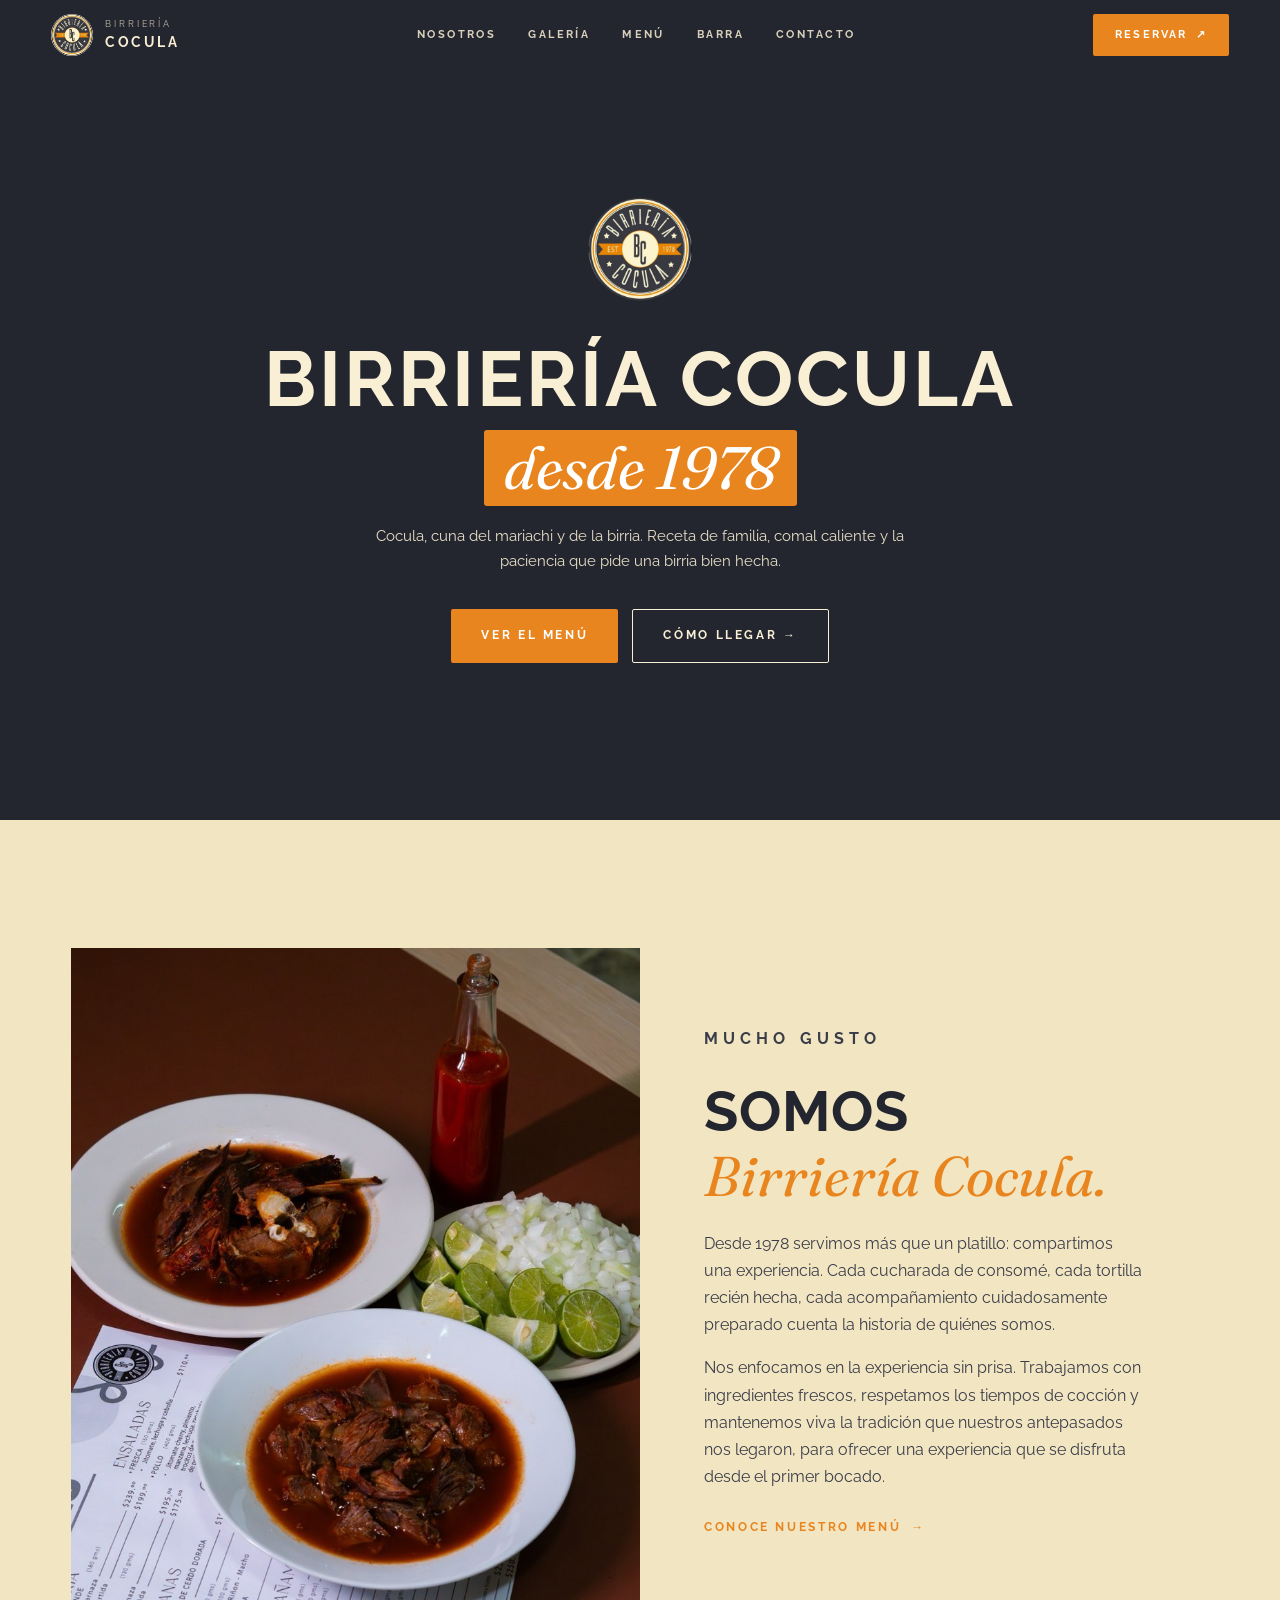
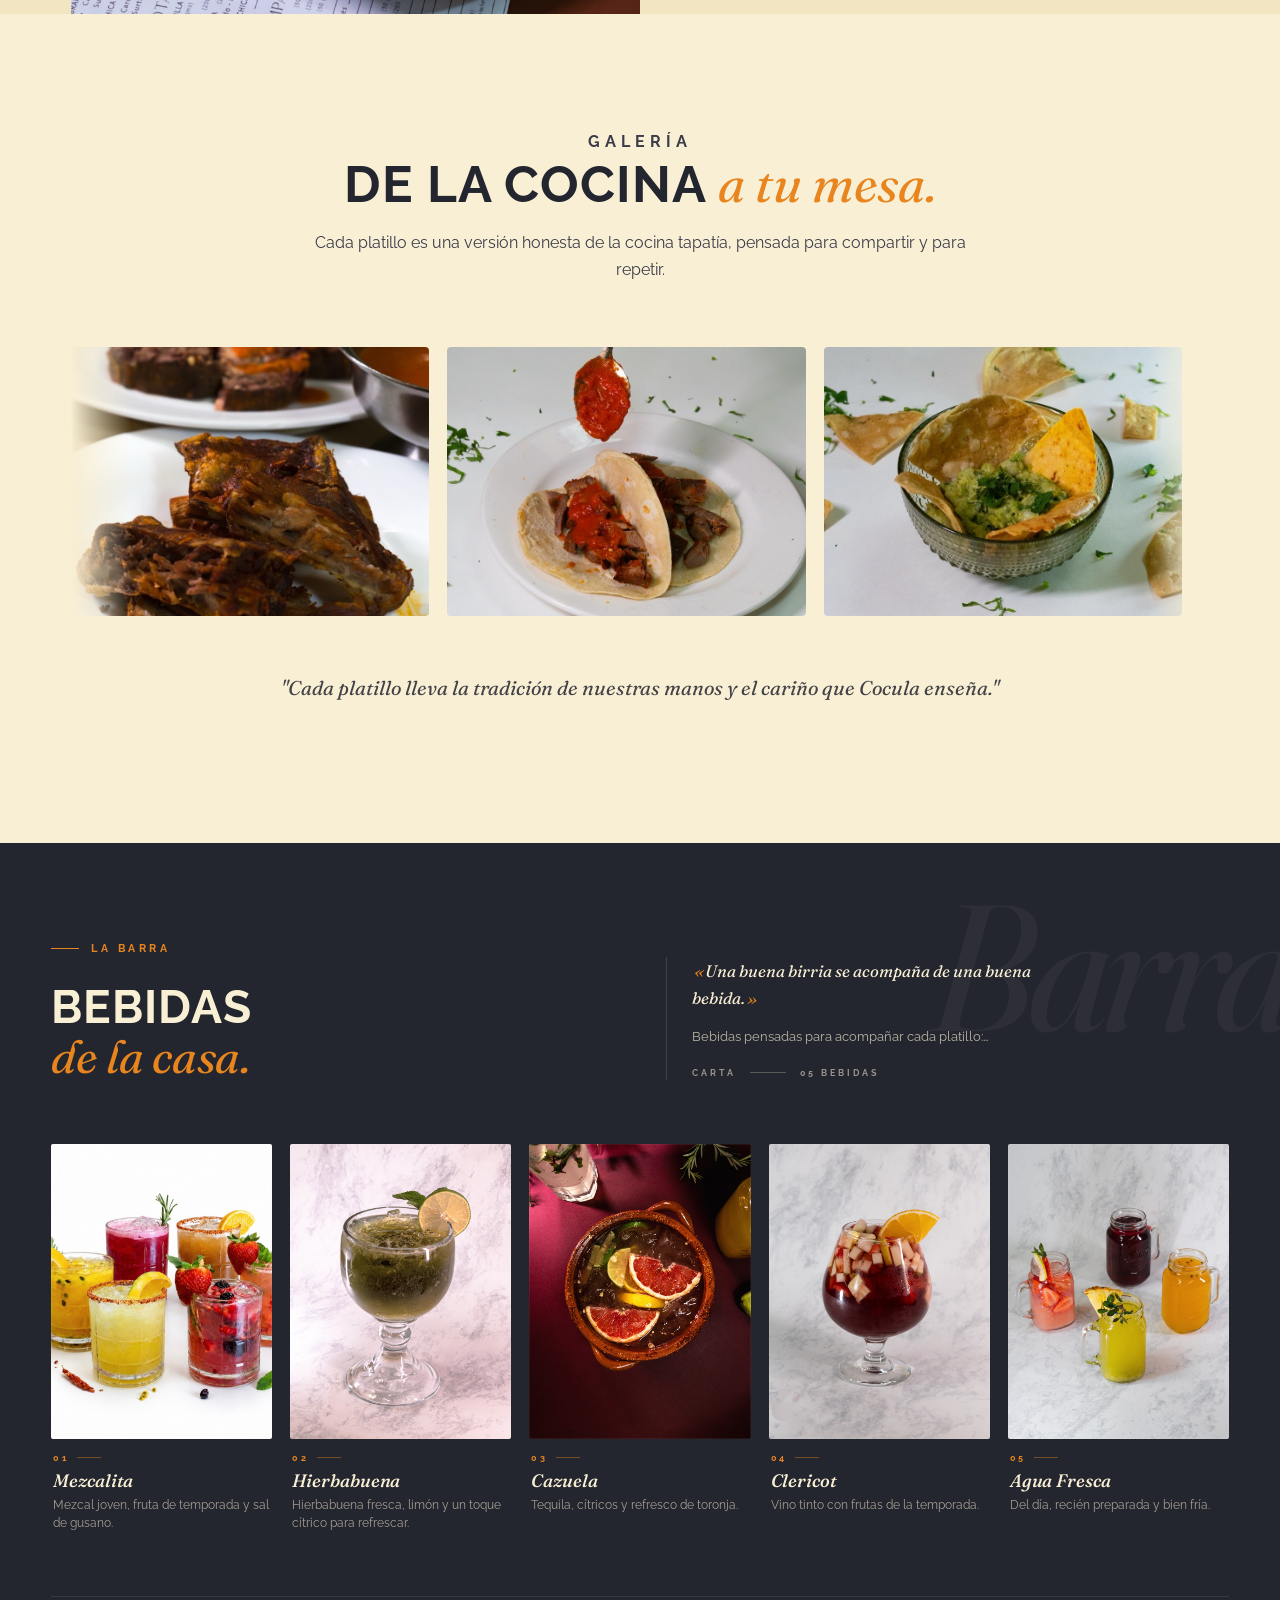
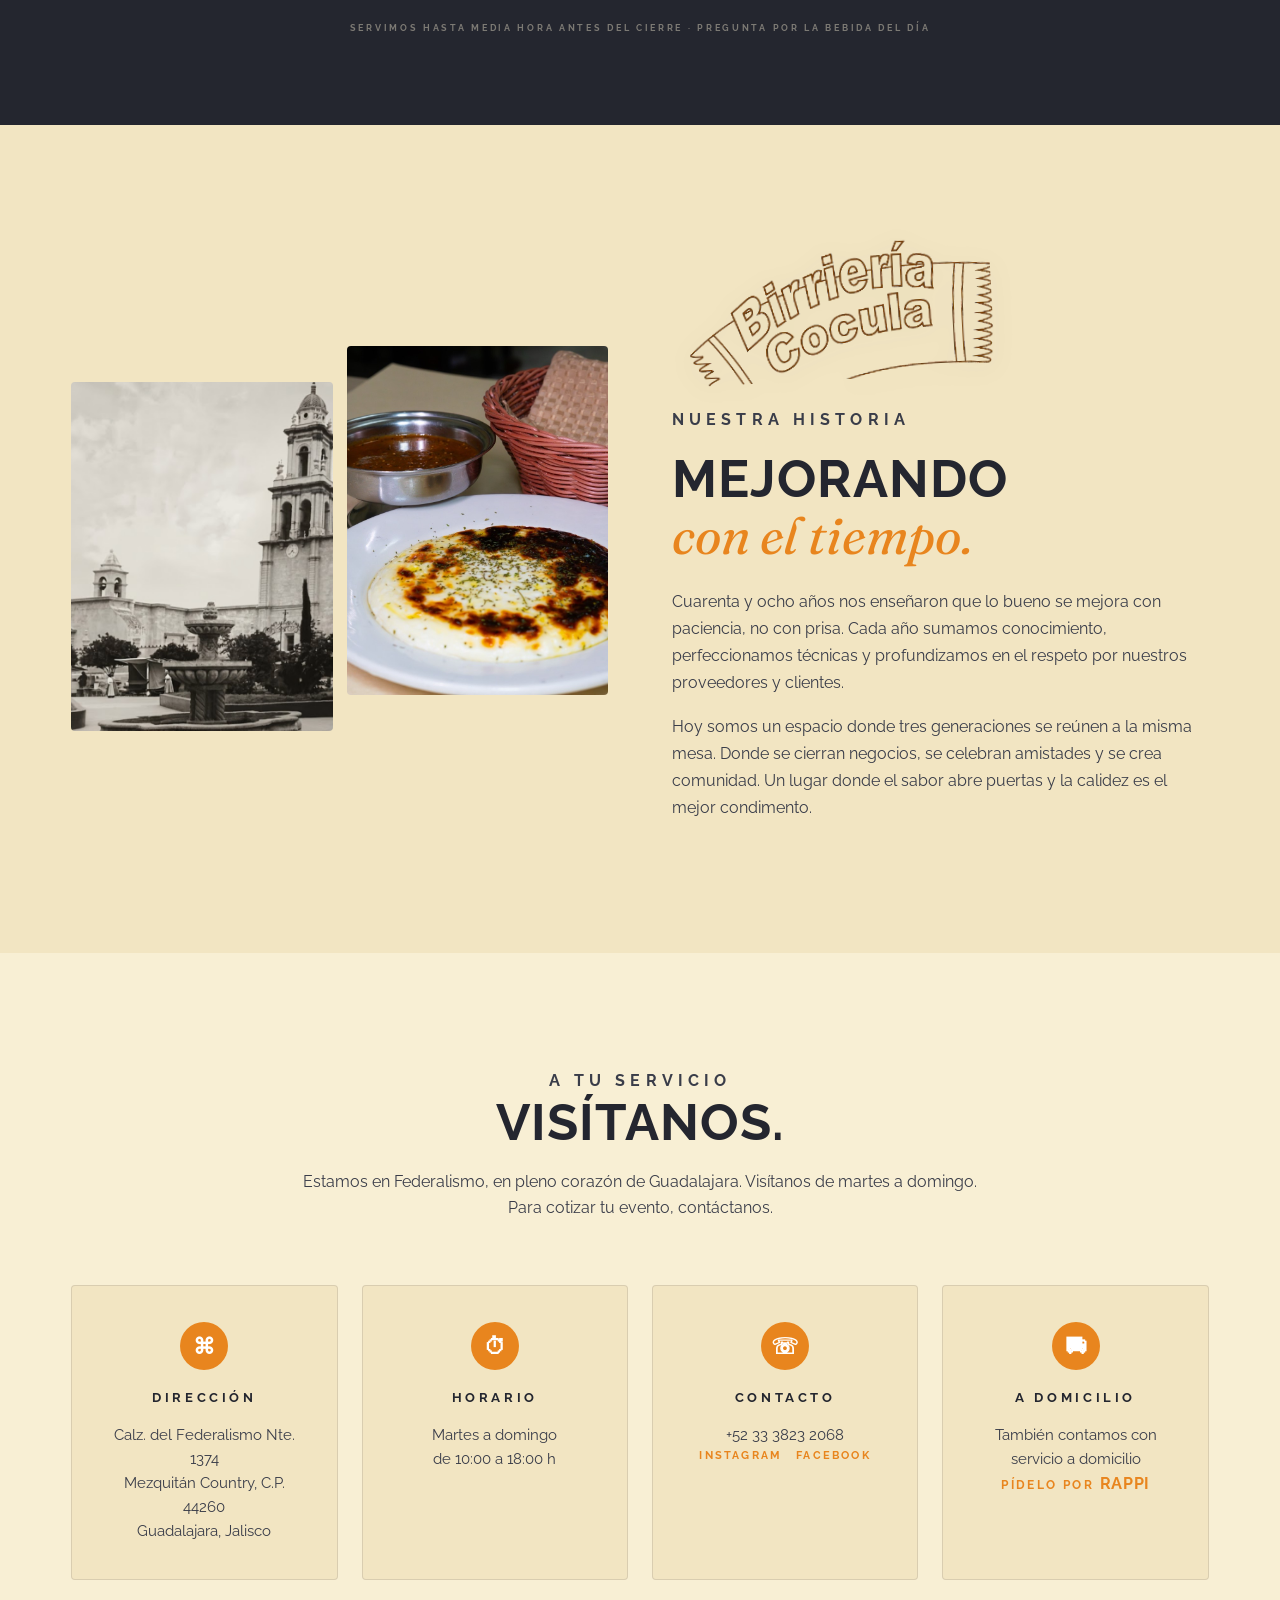
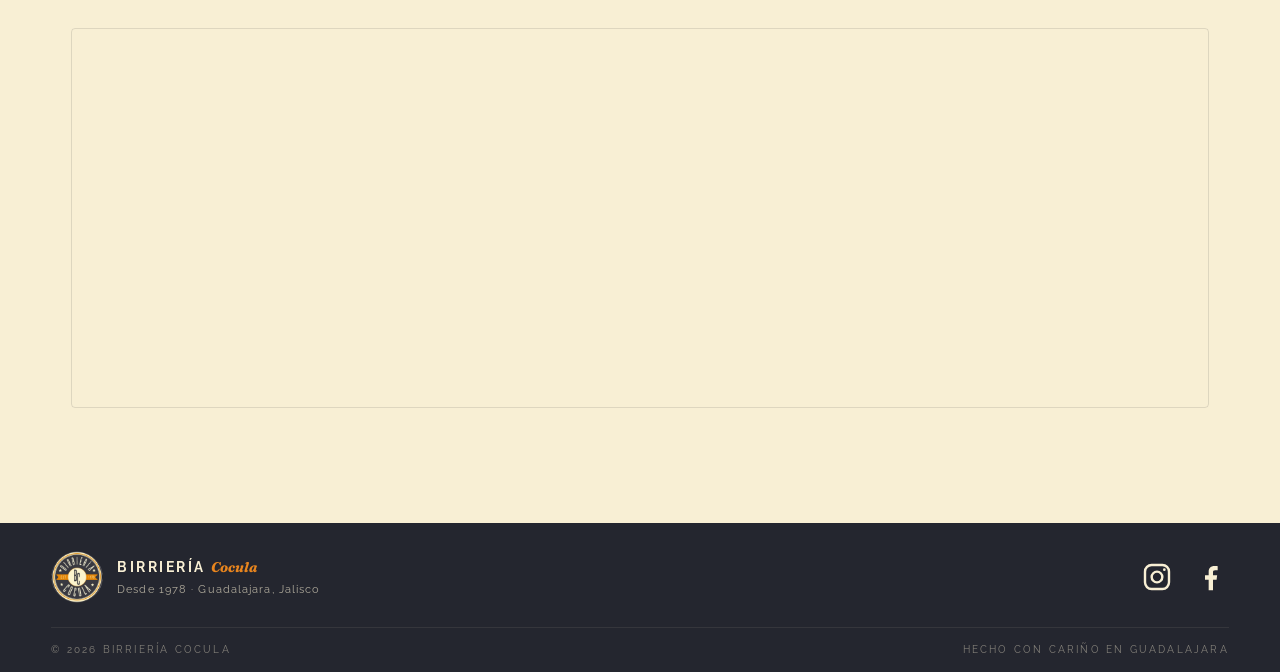
==== index.html @ 957713fe "Foto quesadillas-nuevo en galería y mejorar zarape (sin MR, tamaño aumentado) Co-Authored-By: Claude" ====
<!doctype html>
<html lang="es">
<head>
<meta charset="utf-8" />
<meta name="viewport" content="width=device-width, initial-scale=1" />
<title>Birriería Cocula · Desde 1978 · Guadalajara, Jalisco</title>
<meta name="description" content="Birria tradicional de Cocula, Jalisco. Receta familiar desde 1978. Tacos, panela frita y mezcalitas en Guadalajara." />
<meta property="og:title" content="Birriería Cocula · Desde 1978" />
<meta property="og:description" content="De Cocula, cuna del mariachi y de la birria, a tu mesa en Guadalajara." />
<meta property="og:image" content="assets/images/brand/logo.png" />
<meta name="theme-color" content="#24262F" />
<link rel="icon" type="image/png" href="assets/images/brand/logo.png" />

<link rel="preconnect" href="https://fonts.googleapis.com">
<link rel="preconnect" href="https://fonts.gstatic.com" crossorigin>
<link href="https://fonts.googleapis.com/css2?family=Raleway:wght@400;500;700&family=Fraunces:ital,opsz,wght@0,9..144,400..700;1,9..144,400..700&display=swap" rel="stylesheet">

<link rel="stylesheet" href="styles.css" />
</head>
<body>

<!-- ─── NAV ─────────────────────────────────────────────── -->
<header class="nav">
  <a href="#top" class="nav__brand" aria-label="Birriería Cocula">
    <img src="assets/images/brand/logo.png" alt="" />
    <span>
      <small>Birriería</small>
      Cocula
    </span>
  </a>
  <nav class="nav__links" aria-label="Principal">
    <a href="#nosotros">Nosotros</a>
    <a href="#galeria">Galería</a>
    <a href="menu.html">Menú</a>
    <a href="#barra">Barra</a>
    <a href="#contacto">Contacto</a>
  </nav>
  <a href="tel:+523338232068" class="nav__cta">Reservar <span aria-hidden="true">↗</span></a>
  <button class="nav__burger" aria-label="Abrir menú" aria-expanded="false">
    <span></span><span></span><span></span>
  </button>
</header>

<!-- ─── HERO SLIDER ─────────────────────────────────────── -->
<section id="top" class="hero">
  <div class="hero__slides" aria-hidden="true">
    <div class="hero__slide" style="background-image:url('assets/images/menu/birrieriacocula_foto.jpg')"></div>
    <div class="hero__slide" style="background-image:url('assets/images/menu/chivo-7.jpg')"></div>
    <div class="hero__slide" style="background-image:url('assets/images/menu/panela-asada.jpg')"></div>
  </div>
  <div class="hero__overlay">
    <div class="hero__logo"><img src="assets/images/brand/logo.png" alt="Logotipo Birriería Cocula" /></div>
    <h1>Birriería Cocula <em>desde 1978</em></h1>
    <p class="hero__lede">Cocula, cuna del mariachi y de la birria. Receta de familia, comal caliente y la paciencia que pide una birria bien hecha.</p>
    <div class="hero__cta">
      <a href="menu.html" class="btn btn--solid">Ver el menú</a>
      <a href="#contacto" class="btn btn--ghost">Cómo llegar →</a>
    </div>
  </div>
</section>

<!-- ─── MUCHO GUSTO (nosotros) ──────────────────────────── -->
<section id="nosotros" class="mucho">
  <div class="mucho__inner">
    <div class="mucho__img" style="background-image:url('assets/images/menu/birria-chivo.jpg')"></div>
    <div class="mucho__text">
      <p class="eyebrow">Mucho gusto</p>
      <h2>Somos <em>Birriería Cocula.</em></h2>
      <p>Desde 1978 servimos más que un platillo: compartimos una experiencia. Cada cucharada de consomé, cada tortilla recién hecha, cada acompañamiento cuidadosamente preparado cuenta la historia de quiénes somos.</p>
      <p>Nos enfocamos en la experiencia sin prisa. Trabajamos con ingredientes frescos, respetamos los tiempos de cocción y mantenemos viva la tradición que nuestros antepasados nos legaron, para ofrecer una experiencia que se disfruta desde el primer bocado.</p>
      <a href="menu.html" class="link-arrow">Conoce nuestro menú <span>→</span></a>
    </div>
  </div>
</section>

<!-- ─── GALERÍA ─────────────────────────────────────────── -->
<section id="galeria" class="section galeria">
  <div class="section__head">
    <p class="eyebrow">Galería</p>
    <h2>De la cocina <em>a tu mesa.</em></h2>
    <p>Cada platillo es una versión honesta de la cocina tapatía, pensada para compartir y para repetir.</p>
  </div>
  <div class="galeria__wrapper">
    <div class="galeria__track">
      <img src="assets/images/menu/costilla-cerdo.jpg" alt="" />
      <img src="assets/images/menu/queso-fundido.jpg" alt="" />
      <img src="assets/images/menu/guacamole.jpg" alt="" />
      <img src="assets/images/menu/arrachera.jpg" alt="" />
      <img src="assets/images/menu/ensalada-fresca.jpg" alt="" />
      <img src="assets/images/menu/macho.jpg" alt="" />
      <img src="assets/images/menu/peinecillo.jpg" alt="" />
      <img src="assets/images/menu/birria-mesa.jpg" alt="" />
      <img src="assets/images/menu/botana-surtida.jpg" alt="" />
      <img src="assets/images/menu/costilla-puerco.jpg" alt="" />
      <img src="assets/images/menu/panela-chivo.jpg" alt="" />
      <img src="assets/images/menu/panela-asada.jpg" alt="" />
      <img src="assets/images/menu/quesadillas-nuevo.jpg" alt="" />
    </div>
  </div>
  <p class="galeria__quote">"Cada platillo lleva la tradición de nuestras manos y el cariño que Cocula enseña."</p>
</section>


<!-- ─── BARRA (cocteles) ────────────────────────────────── -->
<section id="barra" class="barra">
  <div class="barra__head">
    <div class="barra__head-left">
      <p class="eyebrow">La barra</p>
      <h2>Bebidas <em>de la casa.</em></h2>
    </div>
    <div class="barra__head-right">
      <p class="quote"><span class="quote__mark">«</span>Una buena birria se acompaña de una buena bebida.<span class="quote__mark">»</span></p>
      <p class="barra__intro">Bebidas pensadas para acompañar cada platillo:…</p>
      <div class="barra__meta">
        <span>Carta</span>
        <span class="barra__meta-line"></span>
        <span>05 bebidas</span>
      </div>
    </div>
  </div>

  <ol class="barra__cards">
    <li class="drink">
      <div class="drink__media"><img src="assets/images/menu/mezcalitas-galeria-nueva.jpg" alt="Mezcalita" loading="lazy" /></div>
      <div class="drink__body">
        <span class="drink__num">01</span>
        <h3>Mezcalita</h3>
        <p>Mezcal joven, fruta de temporada y sal de gusano.</p>
      </div>
    </li>
    <li class="drink">
      <div class="drink__media"><img src="assets/images/barra/hierbabuena.jpg" alt="Hierbabuena" loading="lazy" /></div>
      <div class="drink__body">
        <span class="drink__num">02</span>
        <h3>Hierbabuena</h3>
        <p>Hierbabuena fresca, limón y un toque cítrico para refrescar.</p>
      </div>
    </li>
    <li class="drink">
      <div class="drink__media"><img src="assets/images/barra/cazuela.jpg" alt="Cazuela" loading="lazy" /></div>
      <div class="drink__body">
        <span class="drink__num">03</span>
        <h3>Cazuela</h3>
        <p>Tequila, cítricos y refresco de toronja.</p>
      </div>
    </li>
    <li class="drink">
      <div class="drink__media"><img src="assets/images/barra/clericot.jpg" alt="Clericot" loading="lazy" /></div>
      <div class="drink__body">
        <span class="drink__num">04</span>
        <h3>Clericot</h3>
        <p>Vino tinto con frutas de la temporada.</p>
      </div>
    </li>
    <li class="drink">
      <div class="drink__media"><img src="assets/images/menu/agua-fresca-galeria.jpg" alt="Agua fresca" loading="lazy" /></div>
      <div class="drink__body">
        <span class="drink__num">05</span>
        <h3>Agua Fresca</h3>
        <p>Del día, recién preparada y bien fría.</p>
      </div>
    </li>
  </ol>

  <p class="barra__foot">Servimos hasta media hora antes del cierre · Pregunta por la bebida del día</p>
</section>

<!-- ─── HISTORIA ────────────────────────────────────────── -->
<section id="historia" class="section historia">
  <div class="historia__inner">
    <div class="historia__media">
      <!-- Fotos del centro de Cocula -->
      <img src="assets/images/menu/cocula_antes.png" alt="Cocula, cuna del mariachi y la birria" />
      <img src="assets/images/menu/panela-frita.jpg" alt="Panela frita tradicional" />
    </div>
    <div class="historia__text">
      <img src="assets/images/decor/zarape.png" alt="" class="zarape-decor" aria-hidden="true" />
      <p class="eyebrow">Nuestra historia</p>
      <h2>Mejorando <em>con el tiempo.</em></h2>
      <p>Cuarenta y ocho años nos enseñaron que lo bueno se mejora con paciencia, no con prisa. Cada año sumamos conocimiento, perfeccionamos técnicas y profundizamos en el respeto por nuestros proveedores y clientes.</p>
      <p>Hoy somos un espacio donde tres generaciones se reúnen a la misma mesa. Donde se cierran negocios, se celebran amistades y se crea comunidad. Un lugar donde el sabor abre puertas y la calidez es el mejor condimento.</p>
    </div>
  </div>
</section>

<!-- ─── A TU SERVICIO (contacto) ────────────────────────── -->
<section id="contacto" class="section servicio">
  <div class="section__head">
    <p class="eyebrow">A tu servicio</p>
    <h2>Visítanos.</h2>
    <p>Estamos en Federalismo, en pleno corazón de Guadalajara. Visítanos de martes a domingo. Para cotizar tu evento, contáctanos.</p>
  </div>

  <div class="servicio__cards">
    <div class="card">
      <div class="card__icon">⌘</div>
      <h3>Dirección</h3>
      <p>Calz. del Federalismo Nte. 1374<br/>Mezquitán Country, C.P. 44260<br/>Guadalajara, Jalisco</p>
    </div>
    <div class="card">
      <div class="card__icon">⏱</div>
      <h3>Horario</h3>
      <p>Martes a domingo<br/>de 10:00 a 18:00 h</p>
    </div>
    <div class="card">
      <div class="card__icon">☏</div>
      <h3>Contacto</h3>
      <p><a href="tel:+523338232068">+52 33 3823 2068</a></p>
      <p class="card__social">
        <a href="https://www.instagram.com/bcocula/" target="_blank" rel="noopener">Instagram</a>
        <a href="https://www.facebook.com/profile.php?id=61584053353996" target="_blank" rel="noopener">Facebook</a>
      </p>
    </div>
    <a href="https://www.rappi.com.mx" target="_blank" rel="noopener" class="card card--link" aria-label="Pídenos en Rappi">
      <div class="card__icon">⛟</div>
      <h3>A Domicilio</h3>
      <p>También contamos con servicio a domicilio</p>
      <p class="card__social">
        <span class="card__rappi">Pídelo por <strong>rappi</strong></span>
      </p>
    </a>
  </div>

  <div class="servicio__map">
    <iframe
      title="Mapa Birriería Cocula"
      src="https://www.google.com/maps?q=Calz.%20del%20Federalismo%20Nte%201374%2C%20Mezquitan%2C%20Guadalajara&output=embed"
      loading="lazy"
      referrerpolicy="no-referrer-when-downgrade"
      allowfullscreen></iframe>
  </div>
</section>

<!-- ─── FOOTER ──────────────────────────────────────────── -->
<footer class="foot">
  <div class="foot__inner">
    <div class="foot__brand">
      <img src="assets/images/brand/logo.png" alt="" class="foot__logo" />
      <div>
        <h3>Birriería <em>Cocula</em></h3>
        <p>Desde 1978 · Guadalajara, Jalisco</p>
      </div>
    </div>
    <div class="foot__social">
      <a href="https://www.instagram.com/bcocula/" target="_blank" rel="noopener" aria-label="Instagram">
        <svg viewBox="0 0 24 24" width="32" height="32" fill="none" stroke="currentColor" stroke-width="1.8" stroke-linecap="round" stroke-linejoin="round" aria-hidden="true">
          <rect x="3" y="3" width="18" height="18" rx="5"/>
          <circle cx="12" cy="12" r="4"/>
          <circle cx="17.5" cy="6.5" r="1" fill="currentColor" stroke="none"/>
        </svg>
      </a>
      <a href="https://www.facebook.com/profile.php?id=61584053353996" target="_blank" rel="noopener" aria-label="Facebook">
        <svg viewBox="0 0 24 24" width="32" height="32" fill="currentColor" aria-hidden="true">
          <path d="M13.5 22v-8h2.7l.4-3.3h-3.1V8.5c0-.95.27-1.6 1.62-1.6H17V3.94c-.3-.04-1.33-.13-2.53-.13-2.5 0-4.22 1.53-4.22 4.34v2.55H7.5V14h2.75v8h3.25z"/>
        </svg>
      </a>
    </div>
  </div>
  <div class="foot__base">
    <span>© 2026 Birriería Cocula</span>
    <span>Hecho con cariño en Guadalajara</span>
  </div>
</footer>

<script src="main.js"></script>
</body>
</html>
---- styles.css ----
/* ════════════════════════════════════════════════════════
   BIRRIERÍA COCULA · Campomar-inspired refactor
   ──────────────────────────────────────────────────────── */

:root{
  /* heritage palette (preservada) */
  --cream:        #F2E5C2;
  --cream-deep:   #E9D69E;
  --cream-soft:   #F8EFD4;
  --char:         #24262F;
  --char-soft:    #3A3D49;
  --char-mute:    #6B6E78;
  --orange:       #E8851E;
  --orange-deep:  #C56A0E;
  --line:         rgba(36,38,47,.12);

  --maxw: 1240px;
  --pad: clamp(20px, 4vw, 56px);

  --f-display: 'Raleway', 'Helvetica Neue', Arial, sans-serif;
  --f-body:    'Raleway', 'Helvetica Neue', Arial, sans-serif;
  --f-accent:  'Fraunces', Georgia, serif;
}

*,*::before,*::after{box-sizing:border-box}
html,body{margin:0;padding:0}
html{scroll-behavior:smooth; -webkit-font-smoothing:antialiased}
body{
  background:var(--cream-soft);
  color:var(--char);
  font-family:var(--f-body);
  font-weight:400;
  font-size:15px;
  line-height:1.6;
  overflow-x:hidden;
}
img{max-width:100%; display:block}
a{color:inherit; text-decoration:none}
button{font:inherit; cursor:pointer; border:0; background:transparent; color:inherit}
::selection{background:var(--orange); color:#fff}

/* ─── NAV ──────────────────────────────────────────────── */
.nav{
  position:fixed; top:0; left:0; right:0; z-index:50;
  display:flex; align-items:center; justify-content:space-between;
  gap:24px;
  padding:14px var(--pad);
  background:color-mix(in srgb, var(--char) 92%, transparent);
  color:var(--cream-soft);
  backdrop-filter:saturate(140%) blur(8px);
  transition:padding .3s ease;
}
.nav__brand{display:flex; align-items:center; gap:12px}
.nav__brand img{width:42px; height:42px; border-radius:50%; object-fit:cover; background:var(--cream-soft)}
.nav__brand span{
  font-family:var(--f-display);
  font-weight:700; font-size:14px;
  letter-spacing:.18em; text-transform:uppercase;
  display:flex; flex-direction:column;
}
.nav__brand small{
  font-weight:400; font-size:9px;
  letter-spacing:.32em; opacity:.75;
}
.nav__links{display:flex; gap:32px}
.nav__links a{
  font-family:var(--f-display);
  font-weight:700; font-size:11px;
  letter-spacing:.22em; text-transform:uppercase;
  position:relative; padding:6px 0;
  opacity:.85; transition:opacity .25s ease;
}
.nav__links a:hover{opacity:1; color:var(--orange)}

.nav__cta{
  font-family:var(--f-display); font-weight:700; font-size:11px;
  letter-spacing:.2em; text-transform:uppercase;
  background:var(--orange); color:#fff;
  padding:12px 22px; border-radius:2px;
  display:inline-flex; gap:8px; align-items:center;
  transition:background .25s ease;
}
.nav__cta:hover{background:var(--orange-deep)}

.nav__burger{display:none; flex-direction:column; gap:5px; padding:8px}
.nav__burger span{display:block; width:24px; height:2px; background:var(--cream-soft)}

/* ─── HERO SLIDER (campomar style) ─────────────────────── */
.hero{
  position:relative;
  height:100vh; min-height:560px; max-height:820px;
  overflow:hidden;
  margin-top:0;
  background-color:#24262F;
}
.hero__slides{
  position:absolute; inset:0;
}
.hero__slide{
  position:absolute; inset:0;
  background-size:cover;
  background-position:center;
  background-repeat:no-repeat;
  opacity:0;
  animation:heroFade 18s infinite;
}
.hero__slide::after{
  content:""; position:absolute; inset:0;
  background:linear-gradient(180deg, rgba(36,38,47,.55) 0%, rgba(36,38,47,.30) 35%, rgba(36,38,47,.70) 100%);
}
.hero__slide:nth-child(1){animation-delay:0s}
.hero__slide:nth-child(2){animation-delay:6s}
.hero__slide:nth-child(3){animation-delay:12s}
@keyframes heroFade{
  0%, 38% {opacity:1}
  44%, 95% {opacity:0}
  100% {opacity:1}
}

.hero__overlay{
  position:relative; z-index:2;
  height:100%;
  display:flex; flex-direction:column;
  align-items:center; justify-content:center;
  text-align:center;
  color:var(--cream-soft);
  padding:96px var(--pad) 64px;
}
.hero__logo{
  width:120px; height:120px; border-radius:50%;
  margin-bottom:32px;
  background:transparent;
  padding:8px;
}
.hero__logo img{width:100%; height:100%; object-fit:contain}

.hero h1{
  font-family:var(--f-display);
  font-weight:700;
  font-size:clamp(40px, 6vw, 84px);
  letter-spacing:.04em; text-transform:uppercase;
  line-height:1; margin:0 0 18px;
}
.hero h1 em{
  font-family:var(--f-accent);
  font-style:italic; font-weight:400;
  color:#fff;
  text-transform:none; letter-spacing:0;
  font-size:.78em;
  display:block; margin-top:12px;
  background:var(--orange);
  padding:8px 20px;
  border-radius:3px;
  width:fit-content;
  margin-left:auto;
  margin-right:auto;
}
.hero__lede{
  font-size:clamp(15px, 1.2vw, 18px);
  line-height:1.6; max-width:580px;
  margin:0 0 36px; opacity:.92;
}
.hero__cta{display:flex; gap:14px; flex-wrap:wrap; justify-content:center}
.btn{
  font-family:var(--f-display); font-weight:700;
  font-size:12px; letter-spacing:.22em; text-transform:uppercase;
  padding:16px 30px; border-radius:2px;
  display:inline-flex; align-items:center; gap:10px;
  transition:transform .25s ease, background .25s ease, color .25s ease;
}
.btn--solid{background:var(--orange); color:#fff}
.btn--solid:hover{background:var(--cream-soft); color:var(--char); transform:translateY(-2px)}
.btn--ghost{border:1.5px solid var(--cream-soft); color:var(--cream-soft)}
.btn--ghost:hover{background:var(--cream-soft); color:var(--char)}

.hero__scroll{
  position:absolute; bottom:24px; left:50%; transform:translateX(-50%);
  z-index:2; color:var(--cream-soft);
  font-family:var(--f-display); font-size:10px; letter-spacing:.3em;
  text-transform:uppercase; opacity:.7;
  display:flex; flex-direction:column; align-items:center; gap:8px;
  animation:bounce 2.2s ease-in-out infinite;
}
.hero__scroll::after{
  content:""; width:1px; height:32px; background:var(--cream-soft);
}
@keyframes bounce{0%,100%{transform:translate(-50%,0)}50%{transform:translate(-50%,8px)}}

/* ─── SECTIONS COMMON ─────────────────────────────────── */
.section{
  padding:clamp(64px, 9vw, 120px) var(--pad);
  max-width:var(--maxw); margin:0 auto;
}
.section__head{
  text-align:center;
  max-width:680px; margin:0 auto clamp(40px, 5vw, 72px);
}
.eyebrow{
  font-family:var(--f-display); font-weight:700;
  font-size:11px; letter-spacing:.32em; text-transform:uppercase;
  color:var(--orange);
  margin:0 0 14px;
}
.section__head h2{
  font-family:var(--f-display); font-weight:700;
  font-size:clamp(30px, 4vw, 52px);
  letter-spacing:.02em; text-transform:uppercase;
  line-height:1.1; margin:0 0 18px;
  color:var(--char);
}
.section__head h2 em{
  font-family:var(--f-accent); font-style:italic; font-weight:400;
  color:var(--orange); letter-spacing:0; text-transform:none;
}
.section__head p{
  font-size:16px; line-height:1.65; color:var(--char-soft); margin:0;
}

/* ─── MUCHO GUSTO (50/50 image+text) ──────────────────── */
.mucho{
  background:var(--cream);
  padding:clamp(80px, 10vw, 140px) 0 0;
  margin-top:0;
}
.mucho__inner{
  max-width:var(--maxw); margin:0 auto;
  display:grid; grid-template-columns:1fr 1fr;
  align-items:stretch;
  gap:0;
  padding:clamp(0px, 0vw, 0px) var(--pad);
}
.mucho__img{
  position:relative;
  min-height:520px;
  background-size:cover; background-position:center;
}
.mucho__text{
  padding:clamp(48px, 6vw, 96px) clamp(32px, 5vw, 80px);
  display:flex; flex-direction:column; justify-content:center;
}
.mucho__text h2{
  font-family:var(--f-display); font-weight:700;
  font-size:clamp(34px, 4.5vw, 56px);
  letter-spacing:.02em; text-transform:uppercase;
  line-height:1.05; margin:14px 0 24px;
}
.mucho__text h2 em{
  font-family:var(--f-accent); font-style:italic; font-weight:400;
  color:var(--orange); text-transform:none; letter-spacing:0;
  display:block; margin-top:6px;
}
.mucho__text p{font-size:16px; line-height:1.7; color:var(--char-soft); margin:0 0 16px}
.mucho__text p:last-of-type{margin-bottom:28px}
.link-arrow{
  font-family:var(--f-display); font-weight:700; font-size:12px;
  letter-spacing:.22em; text-transform:uppercase; color:var(--orange);
  display:inline-flex; gap:10px; align-items:center;
}
.link-arrow span{transition:transform .25s ease}
.link-arrow:hover span{transform:translateX(4px)}

/* ─── GALERÍA (carousel) ──────────────────────────────── */
.galeria{background:var(--cream-soft)}
.galeria__wrapper{
  position:relative;
  margin:0 0 32px;
  overflow:hidden;
  /* fade en los bordes */
  -webkit-mask-image:linear-gradient(to right, transparent 0, #000 60px, #000 calc(100% - 60px), transparent 100%);
          mask-image:linear-gradient(to right, transparent 0, #000 60px, #000 calc(100% - 60px), transparent 100%);
}
.galeria__track{
  display:flex;
  gap:18px;
  width:max-content;
  animation:galeria-scroll 60s linear infinite;
  will-change:transform;
}
.galeria__track:hover{ animation-play-state:paused }
.galeria__track img{
  flex:0 0 auto;
  width:clamp(240px, 28vw, 380px);
  aspect-ratio:4/3;
  object-fit:cover;
  border-radius:4px;
  transition:transform .4s ease;
  user-select:none;
  -webkit-user-drag:none;
}
.galeria__track img:hover{transform:translateY(-4px) scale(1.02)}

@keyframes galeria-scroll{
  from{ transform:translateX(0) }
  to  { transform:translateX(calc(-50% - 9px)) }
}

@media (prefers-reduced-motion: reduce){
  .galeria__track{ animation:none }
}
.galeria__quote{
  text-align:center;
  font-family:var(--f-accent);
  font-style:italic;
  font-size:clamp(16px, 2vw, 20px);
  color:var(--char);
  margin:0;
  padding:24px var(--pad);
  opacity:.85;
}

/* ─── MENÚ ─────────────────────────────────────────────── */
.menu{background:var(--cream)}
.menu__tabs{
  display:flex; flex-wrap:wrap; gap:8px;
  justify-content:center;
  margin:0 0 48px;
  border-bottom:1px solid var(--line); padding-bottom:0;
}
.menu__tabs button{
  font-family:var(--f-display); font-weight:700;
  font-size:11px; letter-spacing:.22em; text-transform:uppercase;
  padding:14px 22px;
  color:var(--char-mute);
  border-bottom:2px solid transparent;
  margin-bottom:-1px;
  transition:color .25s ease, border-color .25s ease;
}
.menu__tabs button:hover{color:var(--char)}
.menu__tabs button.is-active{color:var(--orange); border-color:var(--orange)}

.menu__panel{display:none}
.menu__panel.is-active{display:block; animation:fadeIn .4s ease}
@keyframes fadeIn{from{opacity:0; transform:translateY(8px)}to{opacity:1; transform:translateY(0)}}

.dish-grid{
  display:grid; grid-template-columns:repeat(3, 1fr); gap:24px;
}
.dish{
  background:var(--cream-soft);
  border-radius:4px;
  overflow:hidden;
  display:flex; flex-direction:column;
  transition:transform .3s ease, box-shadow .3s ease;
}
.dish:hover{transform:translateY(-4px); box-shadow:0 12px 30px rgba(36,38,47,.12)}
.dish img{
  width:100%; aspect-ratio:4/3; object-fit:cover;
}
.dish__body{padding:20px 22px 24px}
.dish__num{
  font-family:var(--f-display); font-weight:700;
  font-size:10px; letter-spacing:.3em; color:var(--orange);
  display:block; margin-bottom:6px;
}
.dish h3{
  font-family:var(--f-display); font-weight:700;
  font-size:16px; letter-spacing:.04em; text-transform:uppercase;
  margin:0 0 8px; line-height:1.2;
}
.dish p{font-size:14px; line-height:1.55; color:var(--char-soft); margin:0}
.dish__tag{
  display:inline-block; margin-top:12px;
  font-family:var(--f-display); font-weight:700; font-size:10px;
  letter-spacing:.24em; text-transform:uppercase;
  color:var(--orange);
  border:1px solid var(--orange); padding:5px 10px; border-radius:2px;
}

.dish--lg{grid-column:span 3}
.dish--lg{display:grid; grid-template-columns:1.2fr 1fr; gap:0}
.dish--lg img{aspect-ratio:auto; height:100%; min-height:360px}
.dish--lg .dish__body{padding:48px 56px; display:flex; flex-direction:column; justify-content:center}
.dish--lg h3{font-size:28px; margin-bottom:12px}
.dish--lg p{font-size:15px}

/* ─── BARRA (carta de bebidas editorial) ──────────────── */
.barra{
  background:var(--char); color:var(--cream-soft);
  padding:clamp(56px, 7vw, 96px) var(--pad);
  position:relative;
  overflow:hidden;
}
/* marca de agua tipográfica de fondo */
.barra::before{
  content:"Barra";
  position:absolute;
  top:clamp(24px, 4vw, 48px); right:-.05em;
  font-family:var(--f-accent);
  font-style:italic; font-weight:400;
  font-size:clamp(90px, 14vw, 200px);
  line-height:.85;
  color:var(--cream-soft);
  opacity:.04;
  letter-spacing:-.04em;
  pointer-events:none;
  user-select:none;
}

/* — header asimétrico — */
.barra__head{
  max-width:var(--maxw); margin:0 auto clamp(40px, 5vw, 64px);
  display:grid; grid-template-columns:1fr 1fr;
  gap:clamp(24px, 4vw, 56px);
  align-items:end;
  position:relative; z-index:1;
}
.barra__head .eyebrow{
  color:var(--orange);
  display:inline-flex; align-items:center; gap:12px;
}
.barra__head .eyebrow::before{
  content:""; display:inline-block;
  width:28px; height:1px; background:var(--orange);
}
.barra__head h2{
  font-family:var(--f-display); font-weight:700;
  font-size:clamp(28px, 3.6vw, 48px); text-transform:uppercase; letter-spacing:.02em;
  line-height:1; margin:12px 0 0;
  color:var(--cream-soft);
}
.barra__head h2 em{
  font-family:var(--f-accent); font-style:italic; font-weight:400;
  color:var(--orange); text-transform:none; letter-spacing:-.01em;
  display:block; font-size:1em; margin-top:4px;
}
.barra__head-right{
  padding-left:clamp(0px, 2vw, 28px);
  border-left:1px solid rgba(248,239,212,.14);
}
.barra__head .quote{
  font-family:var(--f-accent); font-style:italic; font-weight:400;
  font-size:clamp(15px, 1.3vw, 17px); line-height:1.45;
  color:var(--cream-soft);
  margin:0 0 14px; max-width:34ch;
}
.barra__head .quote__mark{
  color:var(--orange);
  font-size:1.15em;
  margin:0 .08em;
  display:inline-block;
  transform:translateY(.05em);
}
.barra__intro{
  color:rgba(248,239,212,.7); font-size:13px; line-height:1.65;
  max-width:46ch; margin:0 0 18px;
}
.barra__meta{
  display:flex; align-items:center; gap:14px;
  font-family:var(--f-display); font-weight:700;
  font-size:9px; letter-spacing:.32em; text-transform:uppercase;
  color:rgba(248,239,212,.55);
}
.barra__meta-line{
  flex:0 0 36px; height:1px; background:rgba(248,239,212,.25);
}

/* — Signature drink — */
.drink-feature{
  max-width:var(--maxw); margin:0 auto clamp(40px, 5vw, 64px);
  display:grid; grid-template-columns:1fr 1.1fr;
  gap:clamp(24px, 4vw, 48px);
  align-items:center;
  position:relative; z-index:1;
}
.drink-feature__media{
  position:relative;
  aspect-ratio:1/1;
  overflow:hidden;
  border-radius:2px;
  background:rgba(248,239,212,.04);
  max-width:380px;
}
.drink-feature__media::after{
  content:""; position:absolute; inset:0;
  border:1px solid rgba(248,239,212,.08);
  pointer-events:none;
}
.drink-feature__media img{
  width:100%; height:100%; object-fit:cover;
  transition:transform 1.2s cubic-bezier(.2,.7,.2,1);
}
.drink-feature:hover .drink-feature__media img{ transform:scale(1.04) }
.drink-feature__badge{
  position:absolute; top:14px; left:14px;
  font-family:var(--f-display); font-weight:700;
  font-size:9px; letter-spacing:.28em; text-transform:uppercase;
  color:var(--cream-soft);
  background:var(--orange);
  padding:5px 11px; border-radius:2px;
}
.drink-feature__body{
  padding-right:clamp(0px, 2vw, 24px);
}
.drink-feature__body .drink__num{
  font-family:var(--f-display); font-weight:700;
  font-size:10px; letter-spacing:.32em; text-transform:uppercase;
  color:var(--orange);
  display:inline-block; margin-bottom:12px;
}
.drink-feature__body h3{
  font-family:var(--f-accent); font-style:italic; font-weight:400;
  font-size:clamp(28px, 3.4vw, 42px); line-height:1.05;
  color:var(--cream-soft);
  margin:0 0 14px; letter-spacing:-.01em;
}
.drink-feature__desc{
  font-size:14px; line-height:1.65;
  color:rgba(248,239,212,.78);
  margin:0 0 20px; max-width:46ch;
}
.drink-feature__notes{
  list-style:none; margin:0; padding:18px 0 0;
  border-top:1px solid rgba(248,239,212,.14);
  display:grid; grid-template-columns:repeat(3, 1fr);
  gap:14px;
}
.drink-feature__notes li{
  display:flex; flex-direction:column; gap:4px;
  font-size:12px; color:var(--cream-soft);
  font-family:var(--f-accent); font-style:italic;
}
.drink-feature__notes span{
  font-family:var(--f-display); font-style:normal; font-weight:700;
  font-size:8px; letter-spacing:.3em; text-transform:uppercase;
  color:rgba(248,239,212,.5);
}

/* — Grid de bebidas — */
.barra__cards{
  list-style:none; padding:0;
  max-width:var(--maxw); margin:0 auto;
  display:grid; grid-template-columns:repeat(5, 1fr);
  gap:24px 18px;
  position:relative; z-index:1;
  counter-reset:drink;
}
.drink{
  margin:0; display:flex; flex-direction:column;
  position:relative;
}

.drink__media{
  position:relative; overflow:hidden; border-radius:2px;
  aspect-ratio:3/4; background:rgba(248,239,212,.04);
  margin-bottom:12px;
}
.drink__media::after{
  content:""; position:absolute; inset:0;
  border:1px solid rgba(248,239,212,.06);
  pointer-events:none;
  transition:border-color .4s ease;
}
.drink__media img{
  width:100%; height:100%; object-fit:cover;
  transition:transform 1s cubic-bezier(.2,.7,.2,1), filter .5s ease;
  filter:saturate(.95);
}
.drink:hover .drink__media img{ transform:scale(1.06); filter:saturate(1.05) }
.drink:hover .drink__media::after{ border-color:rgba(232,133,30,.4) }

.drink__body{
  padding:0 2px;
  display:flex; flex-direction:column;
}
.drink__num{
  font-family:var(--f-display); font-weight:700;
  font-size:9px; letter-spacing:.3em; text-transform:uppercase;
  color:var(--orange);
  margin-bottom:6px;
  display:inline-flex; align-items:center; gap:8px;
}
.drink__num::after{
  content:""; flex:1; height:1px; max-width:24px;
  background:rgba(232,133,30,.4);
}
.drink__body h3{
  font-family:var(--f-accent); font-style:italic; font-weight:500;
  font-size:18px; color:var(--cream-soft);
  margin:0 0 4px; letter-spacing:-.005em;
  line-height:1.15;
  transition:color .3s ease;
}
.drink:hover .drink__body h3{ color:var(--orange) }
.drink__body p{
  font-family:var(--f-display); font-size:12px; line-height:1.5;
  color:rgba(248,239,212,.6); margin:0;
}

/* — Pie de carta — */
.barra__foot{
  max-width:var(--maxw); margin:clamp(40px, 5vw, 64px) auto 0;
  text-align:center;
  font-family:var(--f-display); font-weight:700;
  font-size:9px; letter-spacing:.3em; text-transform:uppercase;
  color:rgba(248,239,212,.42);
  position:relative; z-index:1;
  padding-top:24px;
  border-top:1px solid rgba(248,239,212,.1);
}

@media (max-width:960px){
  .barra__head{
    grid-template-columns:1fr; gap:24px;
    align-items:start;
  }
  .barra__head-right{
    padding-left:0;
    border-left:0;
    padding-top:20px;
    border-top:1px solid rgba(248,239,212,.14);
  }
}
@media (max-width:1080px){
  .barra__cards{ grid-template-columns:repeat(3, 1fr); gap:32px 20px }
}
@media (max-width:680px){
  .barra__cards{ grid-template-columns:repeat(2, 1fr); gap:28px 20px }
}
@media (max-width:480px){
  .barra::before{ font-size:clamp(80px, 30vw, 140px) }
  .barra__cards{ grid-template-columns:1fr; gap:28px }
  .drink__media{ aspect-ratio:1/1 }
}

/* ─── A TU SERVICIO (contacto cards) ──────────────────── */
.servicio{background:var(--cream-soft)}
.servicio__cards{
  display:grid; grid-template-columns:repeat(4, 1fr); gap:24px;
  margin-bottom:48px;
}
@media (max-width:920px){
  .servicio__cards{ grid-template-columns:repeat(2, 1fr) }
}
@media (max-width:560px){
  .servicio__cards{ grid-template-columns:1fr }
}
.card--link{ display:block; cursor:pointer; }
.card__rappi{
  font-family:var(--f-display); font-weight:700; font-size:12px;
  letter-spacing:.2em; text-transform:uppercase; color:var(--orange);
}
.card__rappi strong{ font-size:16px; letter-spacing:.04em; }
.card{
  background:var(--cream);
  padding:36px 32px;
  text-align:center;
  border-radius:4px;
  border:1px solid var(--line);
  transition:transform .3s ease, border-color .3s ease;
}
.card:hover{transform:translateY(-4px); border-color:var(--orange)}
.card__icon{
  width:48px; height:48px; margin:0 auto 18px;
  display:flex; align-items:center; justify-content:center;
  background:var(--orange); color:#fff;
  border-radius:50%;
  font-family:var(--f-display); font-style:normal; font-weight:600; font-size:22px;
  line-height:1;
  text-align:center;
}
.card h3{
  font-family:var(--f-display); font-weight:700; font-size:13px;
  letter-spacing:.28em; text-transform:uppercase;
  margin:0 0 14px; color:var(--char);
}
.card p, .card a{font-size:15px; line-height:1.6; color:var(--char-soft); margin:0}
.card a:hover{color:var(--orange)}
.card__social{display:flex; gap:14px; justify-content:center; margin-top:10px}
.card__social a{
  font-family:var(--f-display); font-weight:700; font-size:11px;
  letter-spacing:.2em; text-transform:uppercase; color:var(--orange);
}

.servicio__map{
  border-radius:4px; overflow:hidden;
  border:1px solid var(--line);
  height:380px;
}
.servicio__map iframe{width:100%; height:100%; border:0; display:block}

/* ─── RAPPI CARD ─────────────────────────────────────── */
.rappi-card{
  display:flex; align-items:center; justify-content:space-between;
  gap:24px; flex-wrap:wrap;
  margin:32px 0 0;
  padding:24px 32px;
  background:#FF441F;
  color:#fff;
  border-radius:6px;
  text-decoration:none;
  transition:transform .25s ease, box-shadow .25s ease;
  position:relative; overflow:hidden;
}
.rappi-card::before{
  content:""; position:absolute; inset:0;
  background:radial-gradient(ellipse at top right, rgba(255,255,255,.12) 0%, transparent 60%);
  pointer-events:none;
}
.rappi-card:hover{
  transform:translateY(-3px);
  box-shadow:0 10px 30px rgba(255,68,31,.35);
}
.rappi-card__text{ position:relative; z-index:1; max-width:560px }
.rappi-card__eyebrow{
  font-family:var(--f-display); font-weight:700; font-size:10px;
  letter-spacing:.32em; text-transform:uppercase;
  color:rgba(255,255,255,.85);
  margin:0 0 6px;
}
.rappi-card__title{
  font-family:var(--f-display); font-weight:700; font-size:clamp(18px, 2.2vw, 24px);
  letter-spacing:.01em; line-height:1.25;
  margin:0;
}
.rappi-card__title em{
  font-family:var(--f-accent); font-style:italic; font-weight:400;
  color:#fff; letter-spacing:0;
}
.rappi-card__brand{
  position:relative; z-index:1;
  display:flex; flex-direction:column; align-items:flex-end; gap:2px;
}
.rappi-card__through{
  font-family:var(--f-display); font-weight:600; font-size:10px;
  letter-spacing:.28em; text-transform:uppercase;
  color:rgba(255,255,255,.8);
}
.rappi-card__logo{
  font-family:'Helvetica Neue', Arial, sans-serif;
  font-weight:900; font-size:36px;
  letter-spacing:-.02em;
  color:#fff;
  line-height:1;
}
@media (max-width:560px){
  .rappi-card{ justify-content:center; text-align:center; padding:22px 24px }
  .rappi-card__text{ width:100% }
  .rappi-card__brand{ align-items:center }
  .rappi-card__logo{ font-size:32px }
}

/* ─── HISTORIA ─────────────────────────────────────────── */
.historia{background:var(--cream); max-width:none; padding-left:0; padding-right:0;}
.historia__inner{
  max-width:var(--maxw); margin:0 auto;
  padding:0 var(--pad);
  display:grid; grid-template-columns:1fr 1fr; gap:clamp(32px, 5vw, 72px);
  align-items:center;
}
.historia__media{
  display:grid; grid-template-columns:1fr 1fr; gap:14px;
}
.historia__media img{width:100%; aspect-ratio:3/4; object-fit:cover; border-radius:4px}
.historia__media img:nth-child(1){margin-top:36px}
.historia__text h2{
  font-family:var(--f-display); font-weight:700;
  font-size:clamp(30px, 4.5vw, 52px); text-transform:uppercase; letter-spacing:.02em;
  line-height:1.1; margin:14px 0 24px;
}
.historia__text h2 em{
  font-family:var(--f-accent); font-style:italic; font-weight:400;
  color:var(--orange); text-transform:none; letter-spacing:0;
  display:block;
}
.historia__text p{font-size:16px; line-height:1.7; color:var(--char-soft); margin:0 0 16px}

/* ─── ZARAPE DECORATION ──────────────────────────────── */
.zarape-decor{
  display:block;
  width:clamp(220px, 28vw, 320px);
  height:auto;
  margin:0 0 18px;
  transform:rotate(-3deg);
  transform-origin:left center;
  filter:drop-shadow(0 4px 12px rgba(36,38,47,.10));
  pointer-events:none;
  user-select:none;
  overflow:visible;
}
@media (max-width:600px){
  .zarape-decor{ margin:0 auto 18px; transform:rotate(-2deg) }
}

/* ─── FOOTER ─────────────────────────────────────────── */
.foot{
  background:var(--char); color:var(--cream-soft);
  padding:0 var(--pad);
}
.foot__inner{
  max-width:var(--maxw); margin:0 auto;
  display:flex; align-items:center; justify-content:space-between;
  gap:16px;
  padding:28px 0 24px;
  text-align:left;
  border-bottom:1px solid rgba(248,239,212,.08);
}
.foot__brand{display:flex; flex-direction:row; gap:14px; align-items:center; text-align:left}
.foot__logo{width:52px; height:52px; border-radius:50%; object-fit:contain; flex-shrink:0}
.foot__brand h3{
  font-family:var(--f-display); font-weight:700; font-size:14px;
  letter-spacing:.18em; text-transform:uppercase; margin:0 0 3px;
  white-space:nowrap;
}
.foot__brand h3 em{font-family:var(--f-accent); font-style:italic; color:var(--orange); text-transform:none; letter-spacing:0}
.foot__brand p{margin:0; font-size:11px; opacity:.65; letter-spacing:.1em; white-space:nowrap}

.foot__social{display:flex; gap:18px; align-items:center; flex-shrink:0}
.foot__social a{
  width:36px; height:36px;
  display:inline-flex; align-items:center; justify-content:center;
  color:var(--cream-soft);
  transition:color .25s ease, transform .25s ease;
}
.foot__social a svg{ width:32px; height:32px }
.foot__social a:hover{
  color:var(--orange);
  transform:translateY(-2px) scale(1.05);
}

.foot__base{
  max-width:var(--maxw); margin:0 auto;
  display:flex; justify-content:space-between; gap:12px; flex-wrap:wrap;
  padding:14px 0;
  font-size:10px; letter-spacing:.22em; text-transform:uppercase;
  color:rgba(248,239,212,.45);
}

/* ─── RESPONSIVE ──────────────────────────────────────── */
@media (max-width:960px){
  .nav__links{
    position:fixed; top:0; right:-100%; bottom:0;
    width:280px; background:var(--char);
    flex-direction:column; gap:24px;
    padding:96px 32px 32px;
    transition:right .35s ease;
  }
  .nav__links.is-open{right:0}
  .nav__cta{display:none}
  .nav__burger{display:flex; z-index:60}
  .nav__brand span{font-size:13px}

  .hero{height:84vh; min-height:480px}
  .hero h1{font-size:clamp(32px, 8vw, 56px)}
  .hero__logo{width:108px; height:108px}

  .mucho__inner, .historia__inner{grid-template-columns:1fr}
  .mucho__img{min-height:340px}
  .mucho__text{padding:48px 28px 56px}
  .historia__media img:nth-child(1){margin-top:0}

  .dish-grid{grid-template-columns:repeat(2, 1fr)}
  .dish--lg{grid-column:span 2; grid-template-columns:1fr}
  .dish--lg img{min-height:240px; aspect-ratio:16/9}
  .dish--lg .dish__body{padding:28px 24px 32px}

  .servicio__cards{grid-template-columns:1fr}

  .galeria__track{ animation-duration:45s }

  .foot__inner{gap:14px; padding:16px 0 14px}
  .foot__brand p{display:none}
  .foot__base{flex-direction:column; gap:4px; text-align:center; justify-content:center}
}

@media (max-width:560px){
  .dish-grid{grid-template-columns:1fr}
  .dish--lg{grid-column:auto}
  .menu__tabs button{padding:12px 14px; font-size:10px; letter-spacing:.18em}

  .galeria__track{ animation-duration:35s; gap:14px }
  @keyframes galeria-scroll{
    from{ transform:translateX(0) }
    to  { transform:translateX(calc(-50% - 7px)) }
  }
}

/* reveal */
.reveal{opacity:0; transform:translateY(24px); transition:opacity .8s ease, transform .8s ease}
.reveal.is-in{opacity:1; transform:none}
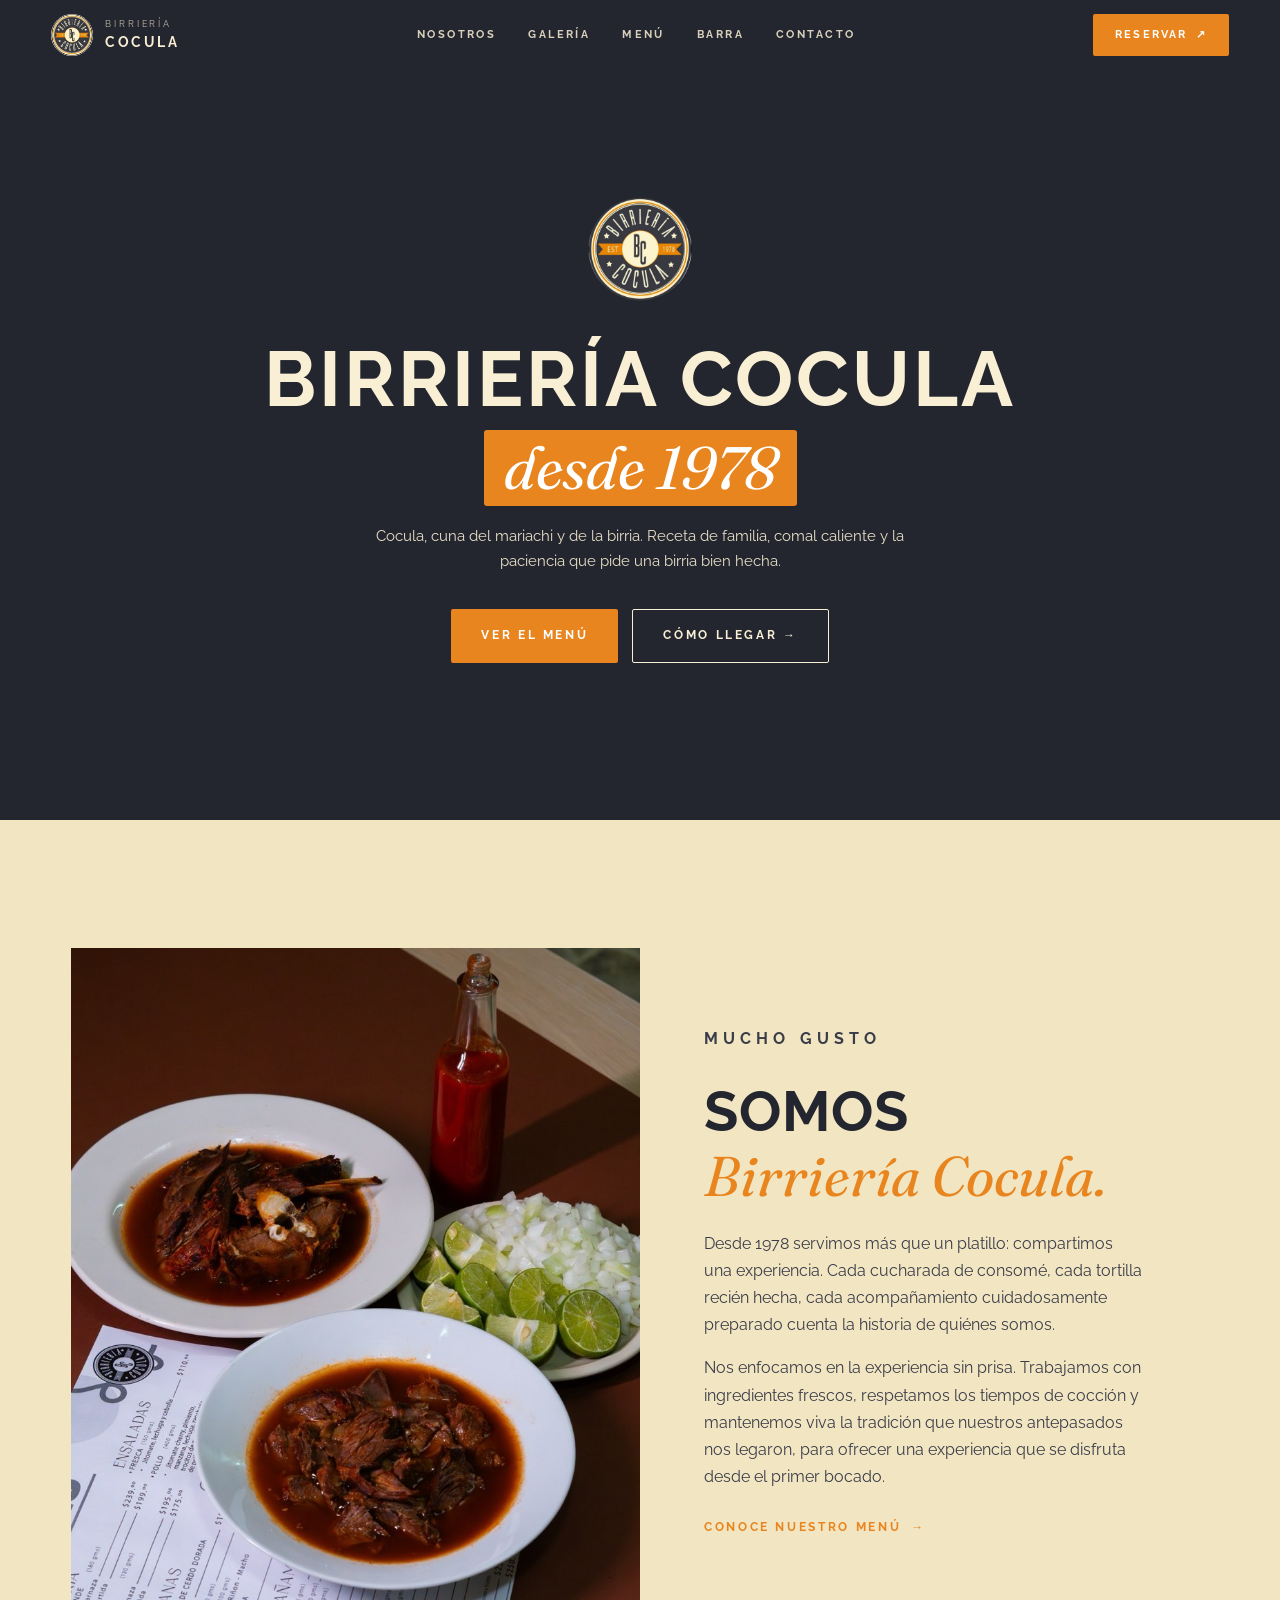
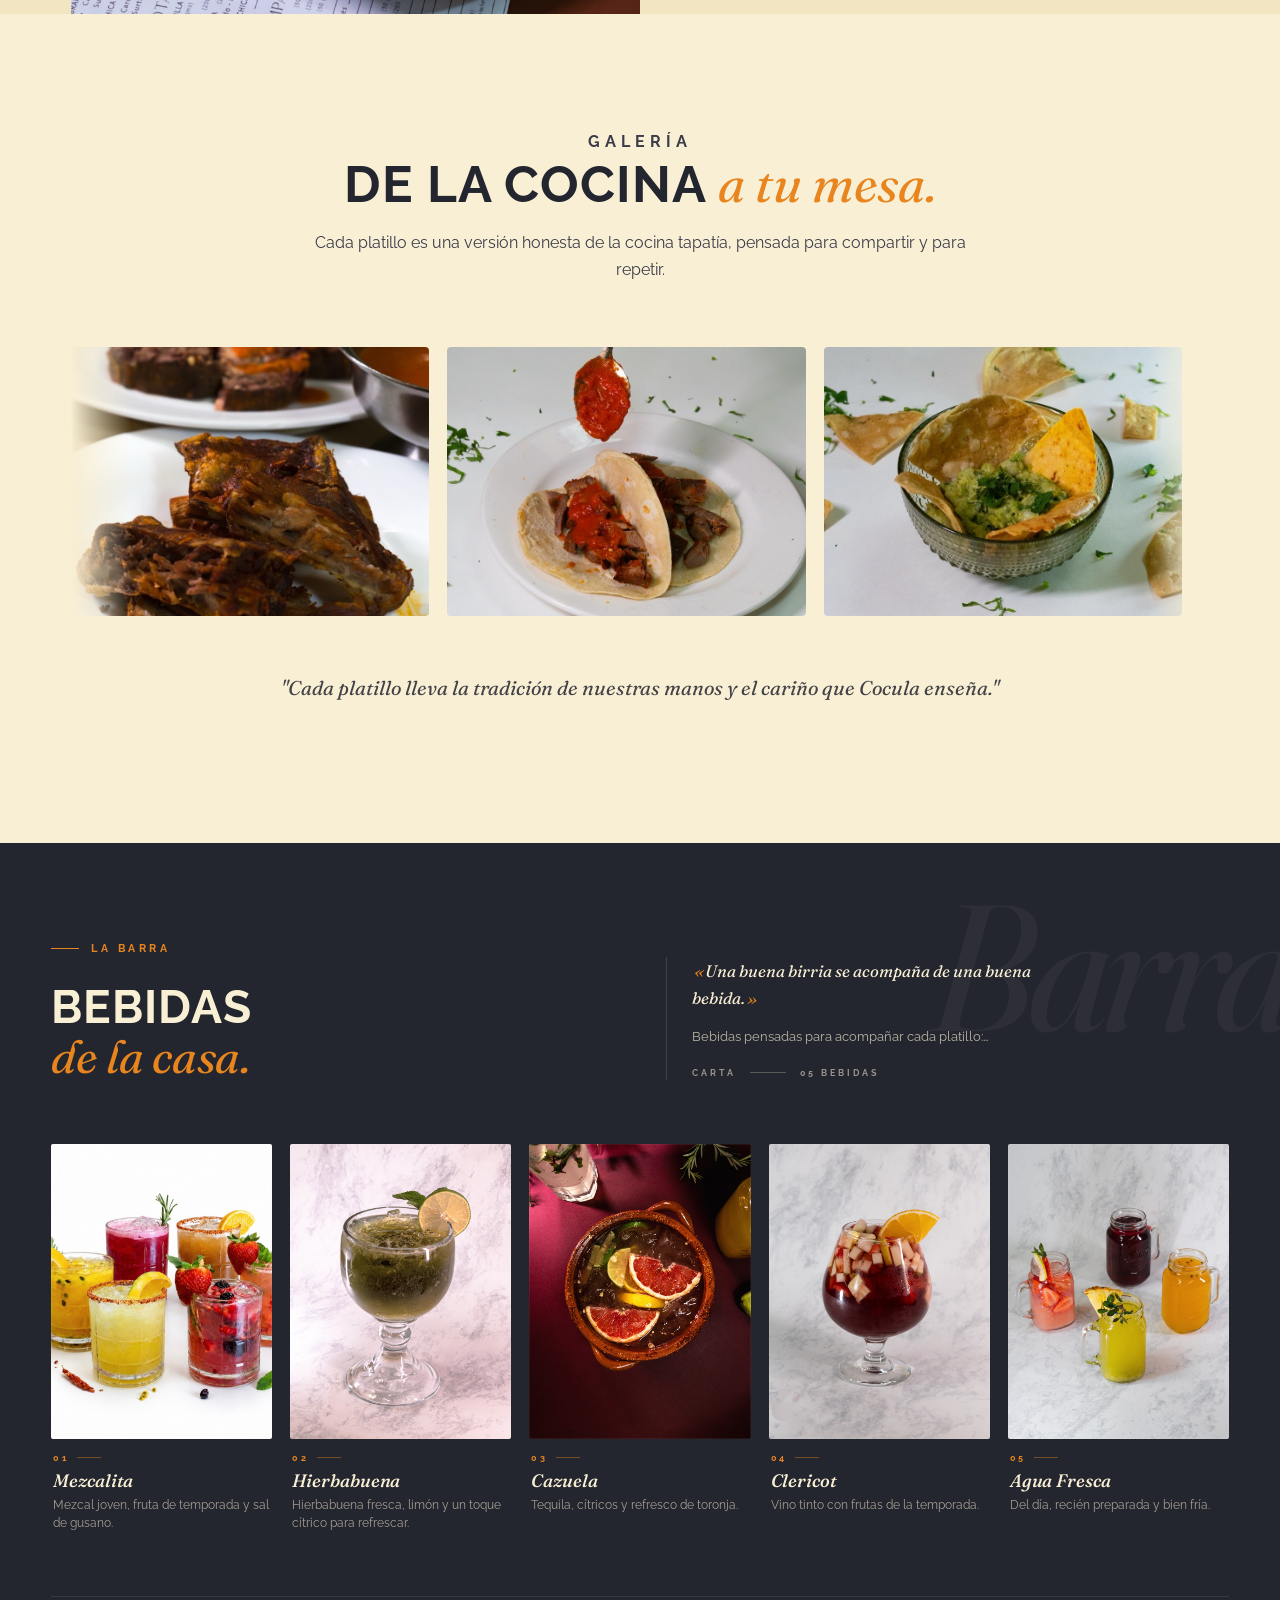
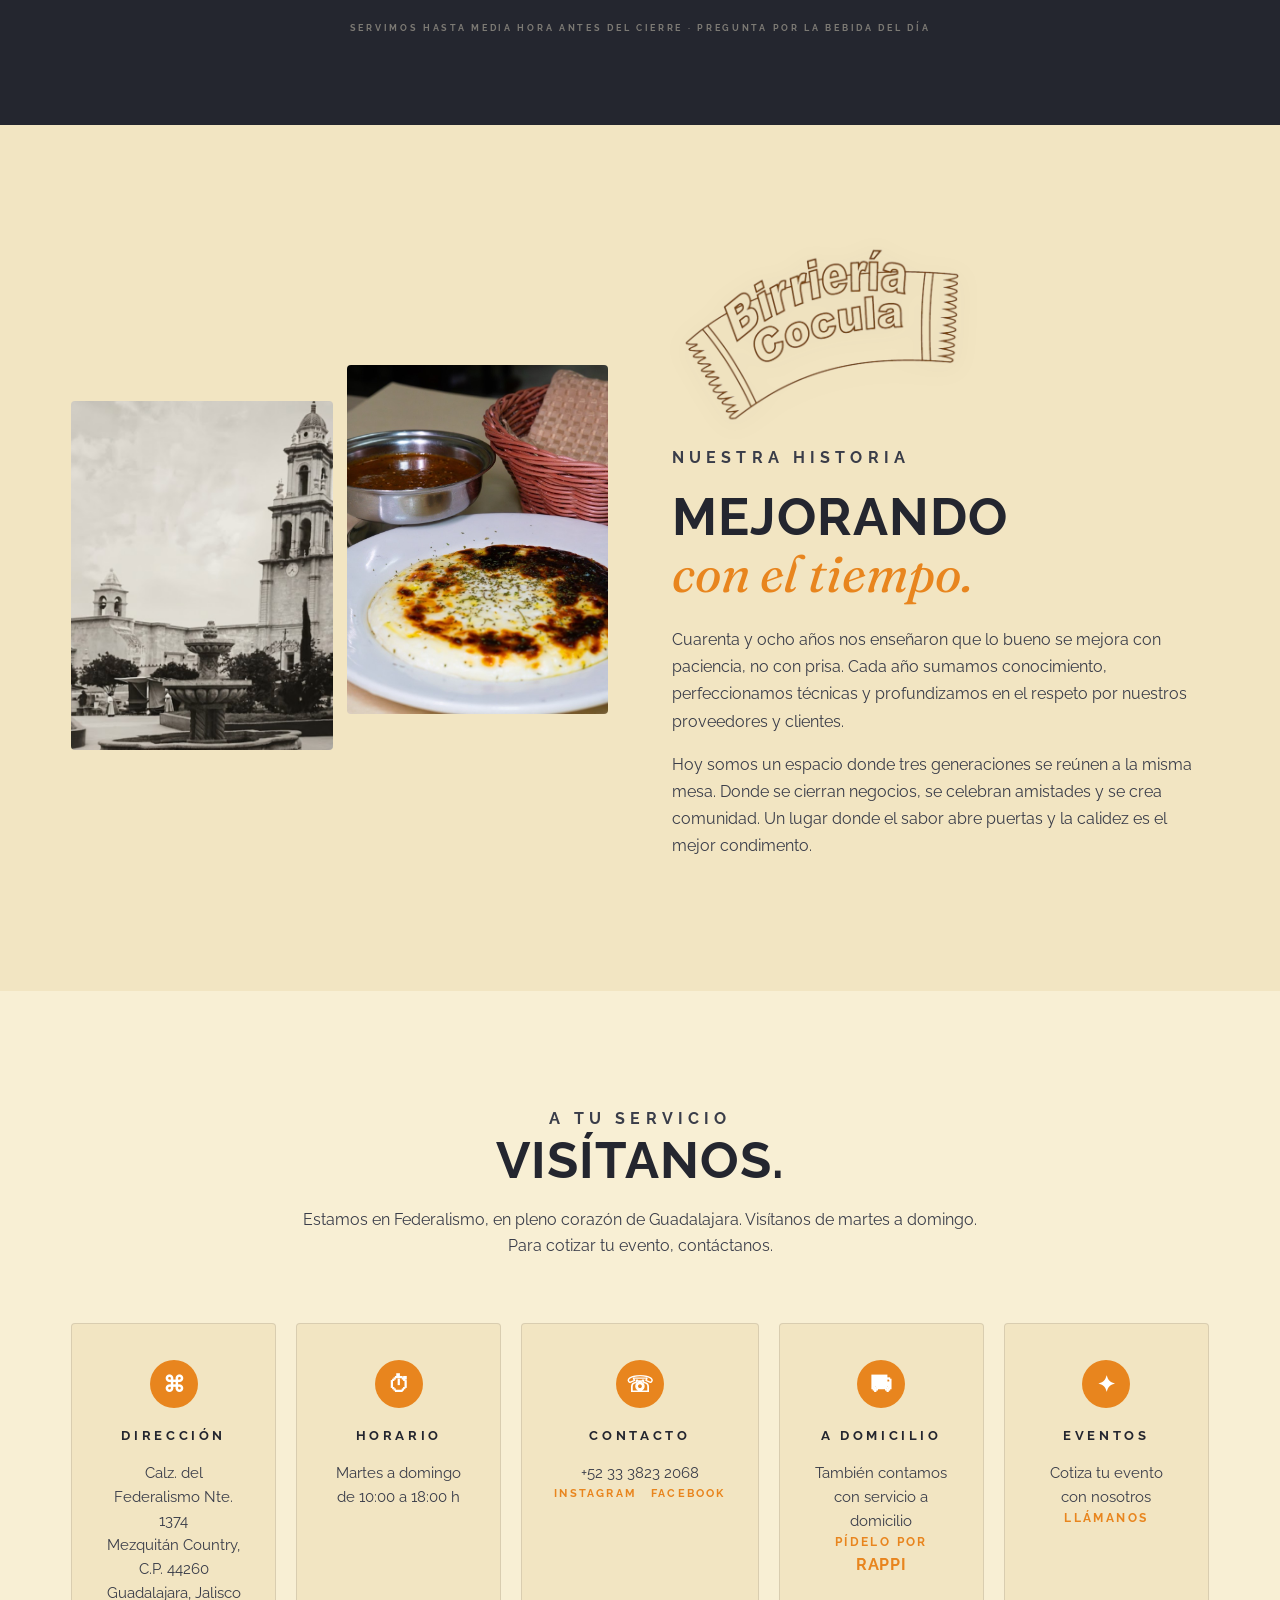
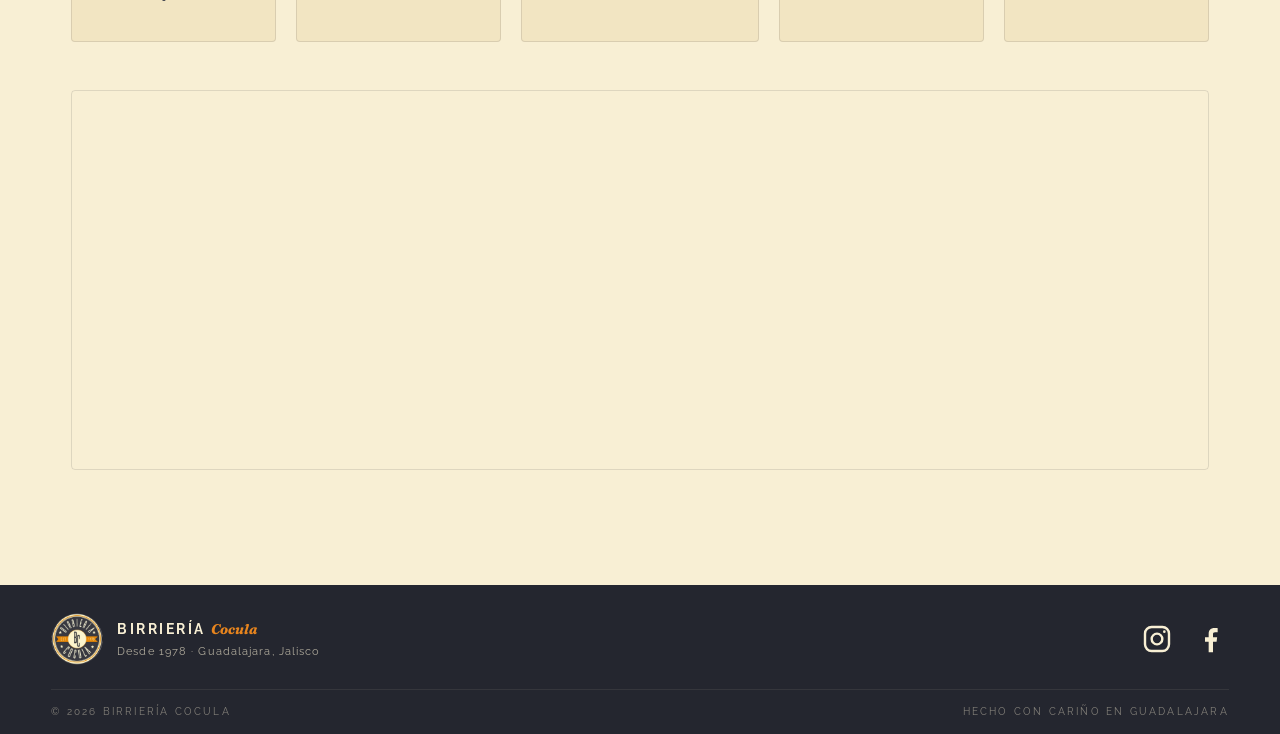
==== commit d9a5e4cd: "Agregar card de cotización de eventos en sección A tu servicio Co-Authored-By: Claude Opus 4.7 <nore" ====
--- a/index.html
+++ b/index.html
@@ -219,6 +219,14 @@
         <span class="card__rappi">Pídelo por <strong>rappi</strong></span>
       </p>
     </a>
+    <a href="tel:+523338232068" class="card card--link" aria-label="Cotiza tu evento">
+      <div class="card__icon">✦</div>
+      <h3>Eventos</h3>
+      <p>Cotiza tu evento con nosotros</p>
+      <p class="card__social">
+        <span class="card__rappi">Llámanos</span>
+      </p>
+    </a>
   </div>
 
   <div class="servicio__map">
--- a/styles.css
+++ b/styles.css
@@ -625,13 +625,16 @@
 /* ─── A TU SERVICIO (contacto cards) ──────────────────── */
 .servicio{background:var(--cream-soft)}
 .servicio__cards{
-  display:grid; grid-template-columns:repeat(4, 1fr); gap:24px;
+  display:grid; grid-template-columns:repeat(5, 1fr); gap:20px;
   margin-bottom:48px;
 }
-@media (max-width:920px){
+@media (max-width:1100px){
+  .servicio__cards{ grid-template-columns:repeat(3, 1fr) }
+}
+@media (max-width:780px){
   .servicio__cards{ grid-template-columns:repeat(2, 1fr) }
 }
-@media (max-width:560px){
+@media (max-width:520px){
   .servicio__cards{ grid-template-columns:1fr }
 }
 .card--link{ display:block; cursor:pointer; }
@@ -770,15 +773,12 @@
   width:clamp(220px, 28vw, 320px);
   height:auto;
   margin:0 0 18px;
-  transform:rotate(-3deg);
-  transform-origin:left center;
   filter:drop-shadow(0 4px 12px rgba(36,38,47,.10));
   pointer-events:none;
   user-select:none;
-  overflow:visible;
 }
 @media (max-width:600px){
-  .zarape-decor{ margin:0 auto 18px; transform:rotate(-2deg) }
+  .zarape-decor{ margin:0 auto 18px }
 }
 
 /* ─── FOOTER ─────────────────────────────────────────── */
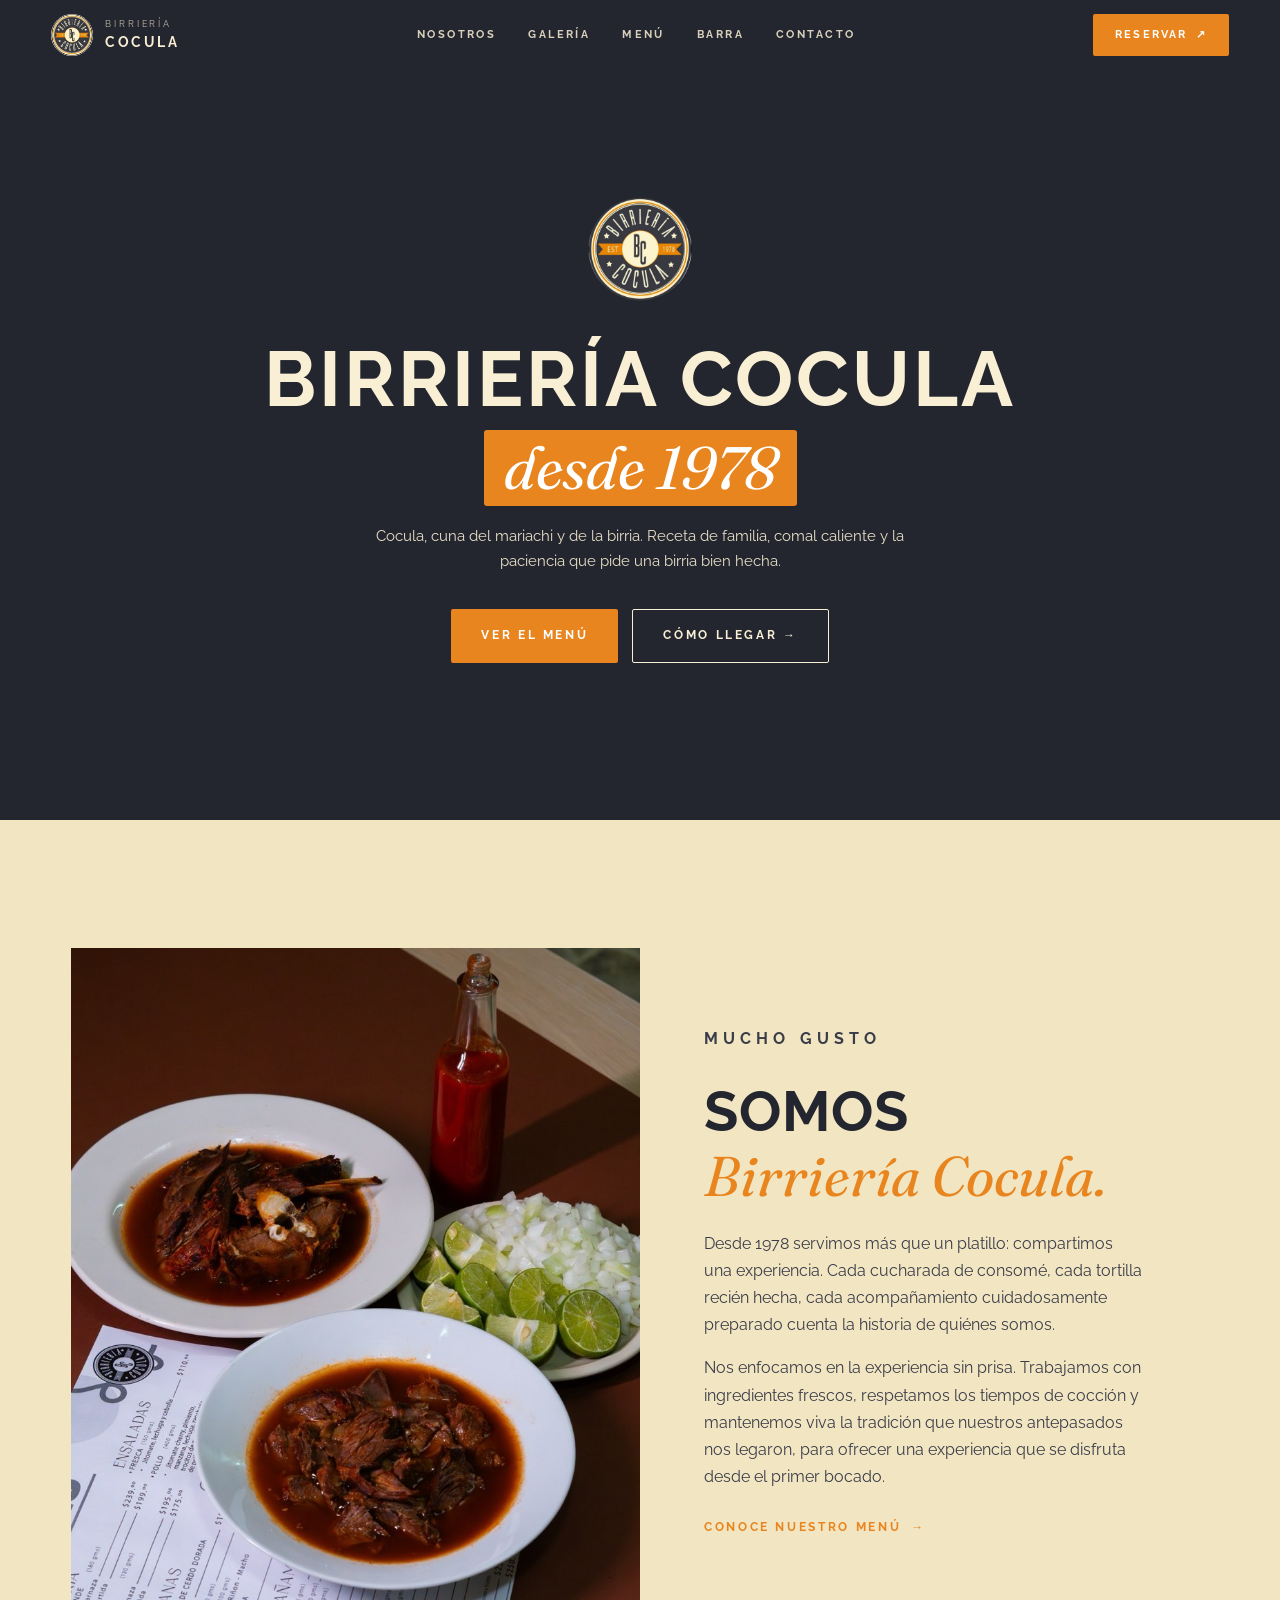
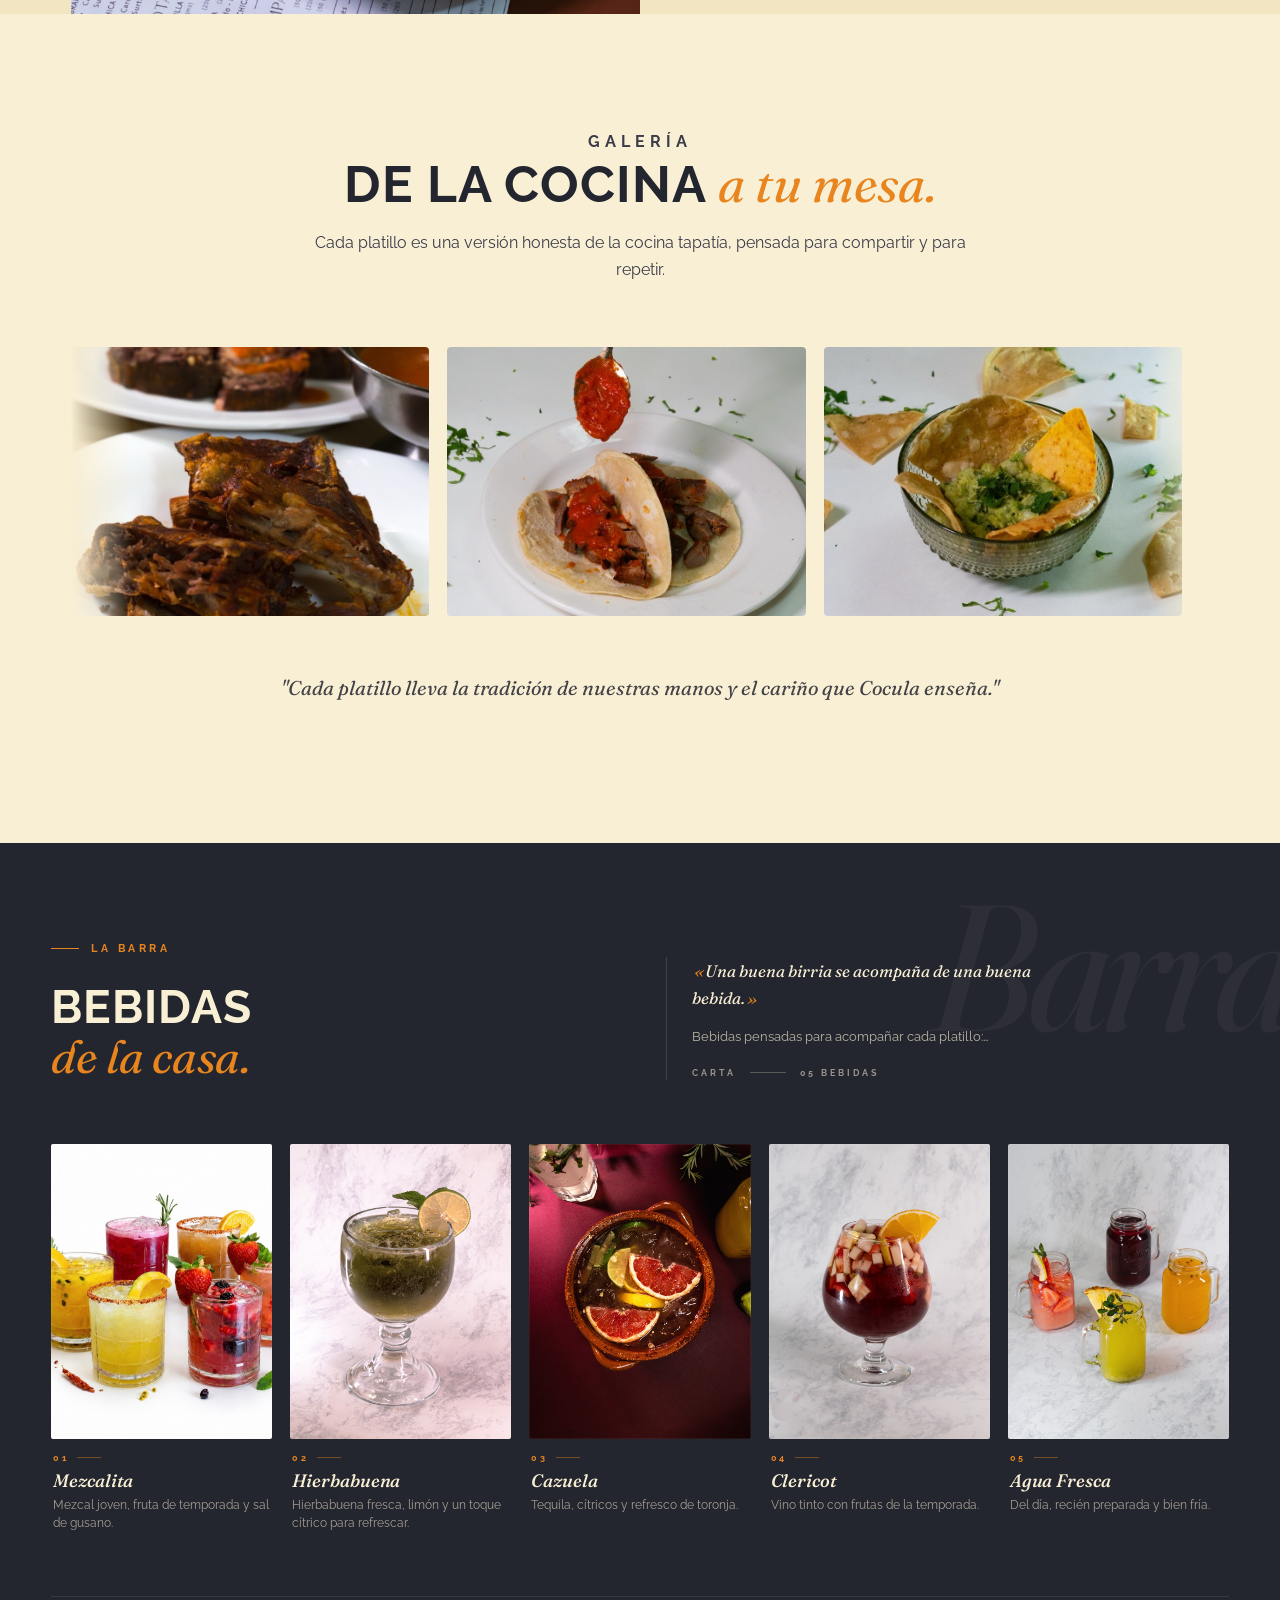
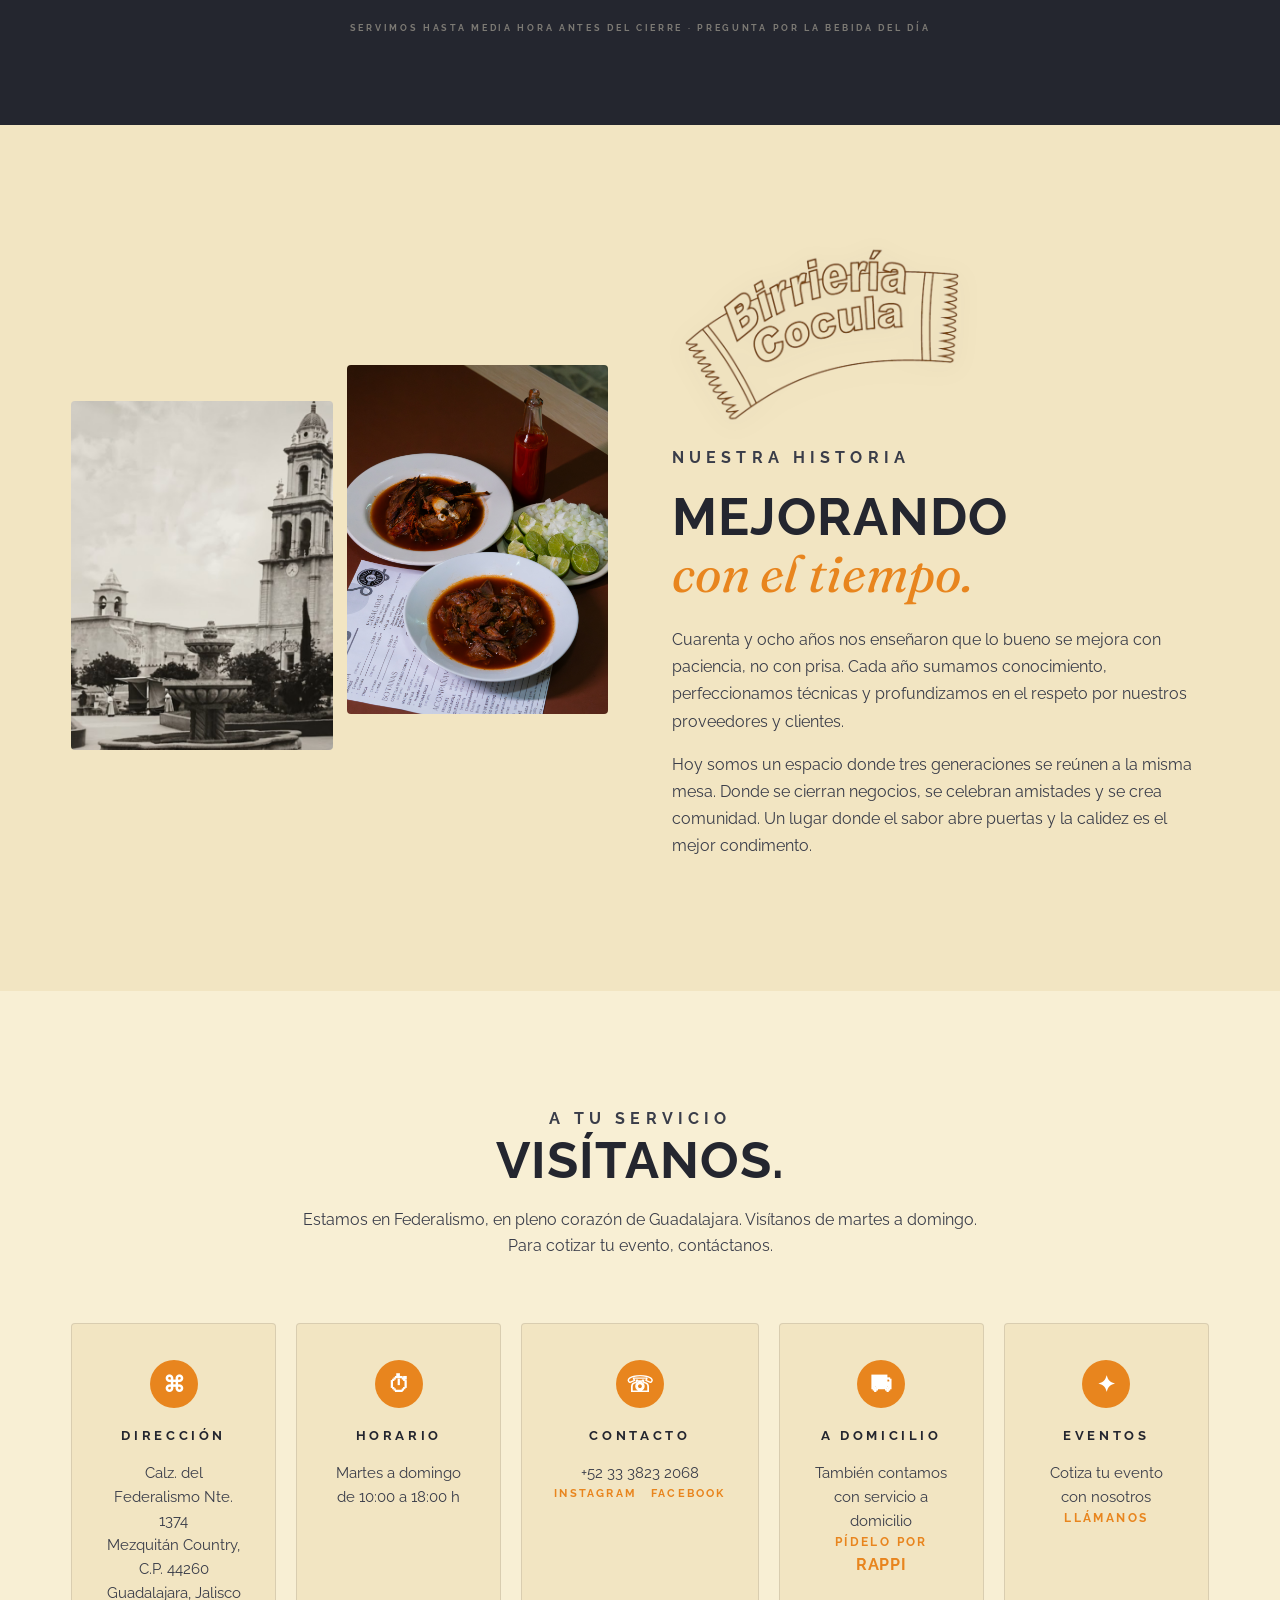
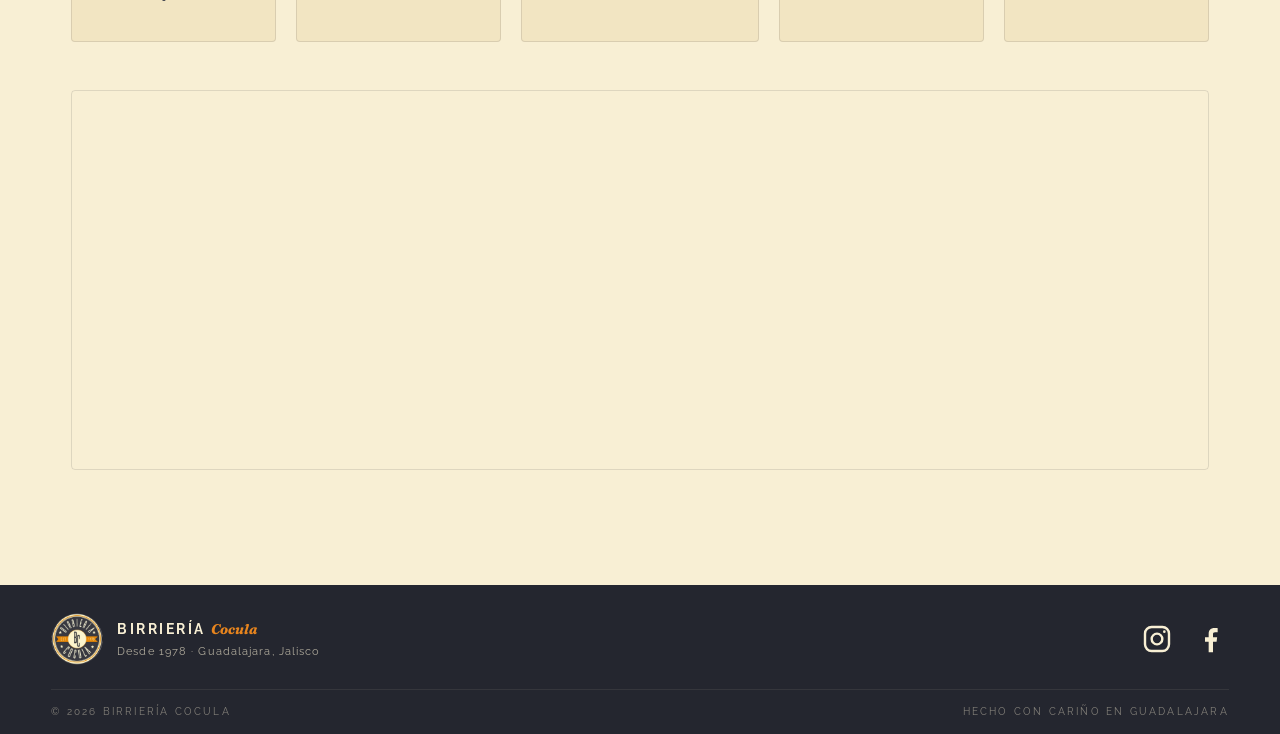
==== commit b710ee0c: "Cambiar foto de panela por CHIVO(5) en sección de nuestra historia Co-Authored-By: Claude Opus 4.7 <" ====
--- a/index.html
+++ b/index.html
@@ -95,6 +95,7 @@
       <img src="assets/images/menu/panela-chivo.jpg" alt="" />
       <img src="assets/images/menu/panela-asada.jpg" alt="" />
       <img src="assets/images/menu/quesadillas-nuevo.jpg" alt="" />
+      <img src="assets/images/menu/queso-fundido-nuevo.jpg" alt="" />
     </div>
   </div>
   <p class="galeria__quote">"Cada platillo lleva la tradición de nuestras manos y el cariño que Cocula enseña."</p>
@@ -171,7 +172,7 @@
     <div class="historia__media">
       <!-- Fotos del centro de Cocula -->
       <img src="assets/images/menu/cocula_antes.png" alt="Cocula, cuna del mariachi y la birria" />
-      <img src="assets/images/menu/panela-frita.jpg" alt="Panela frita tradicional" />
+      <img src="assets/images/menu/chivo-5.jpg" alt="Birria de chivo" />
     </div>
     <div class="historia__text">
       <img src="assets/images/decor/zarape.png" alt="" class="zarape-decor" aria-hidden="true" />
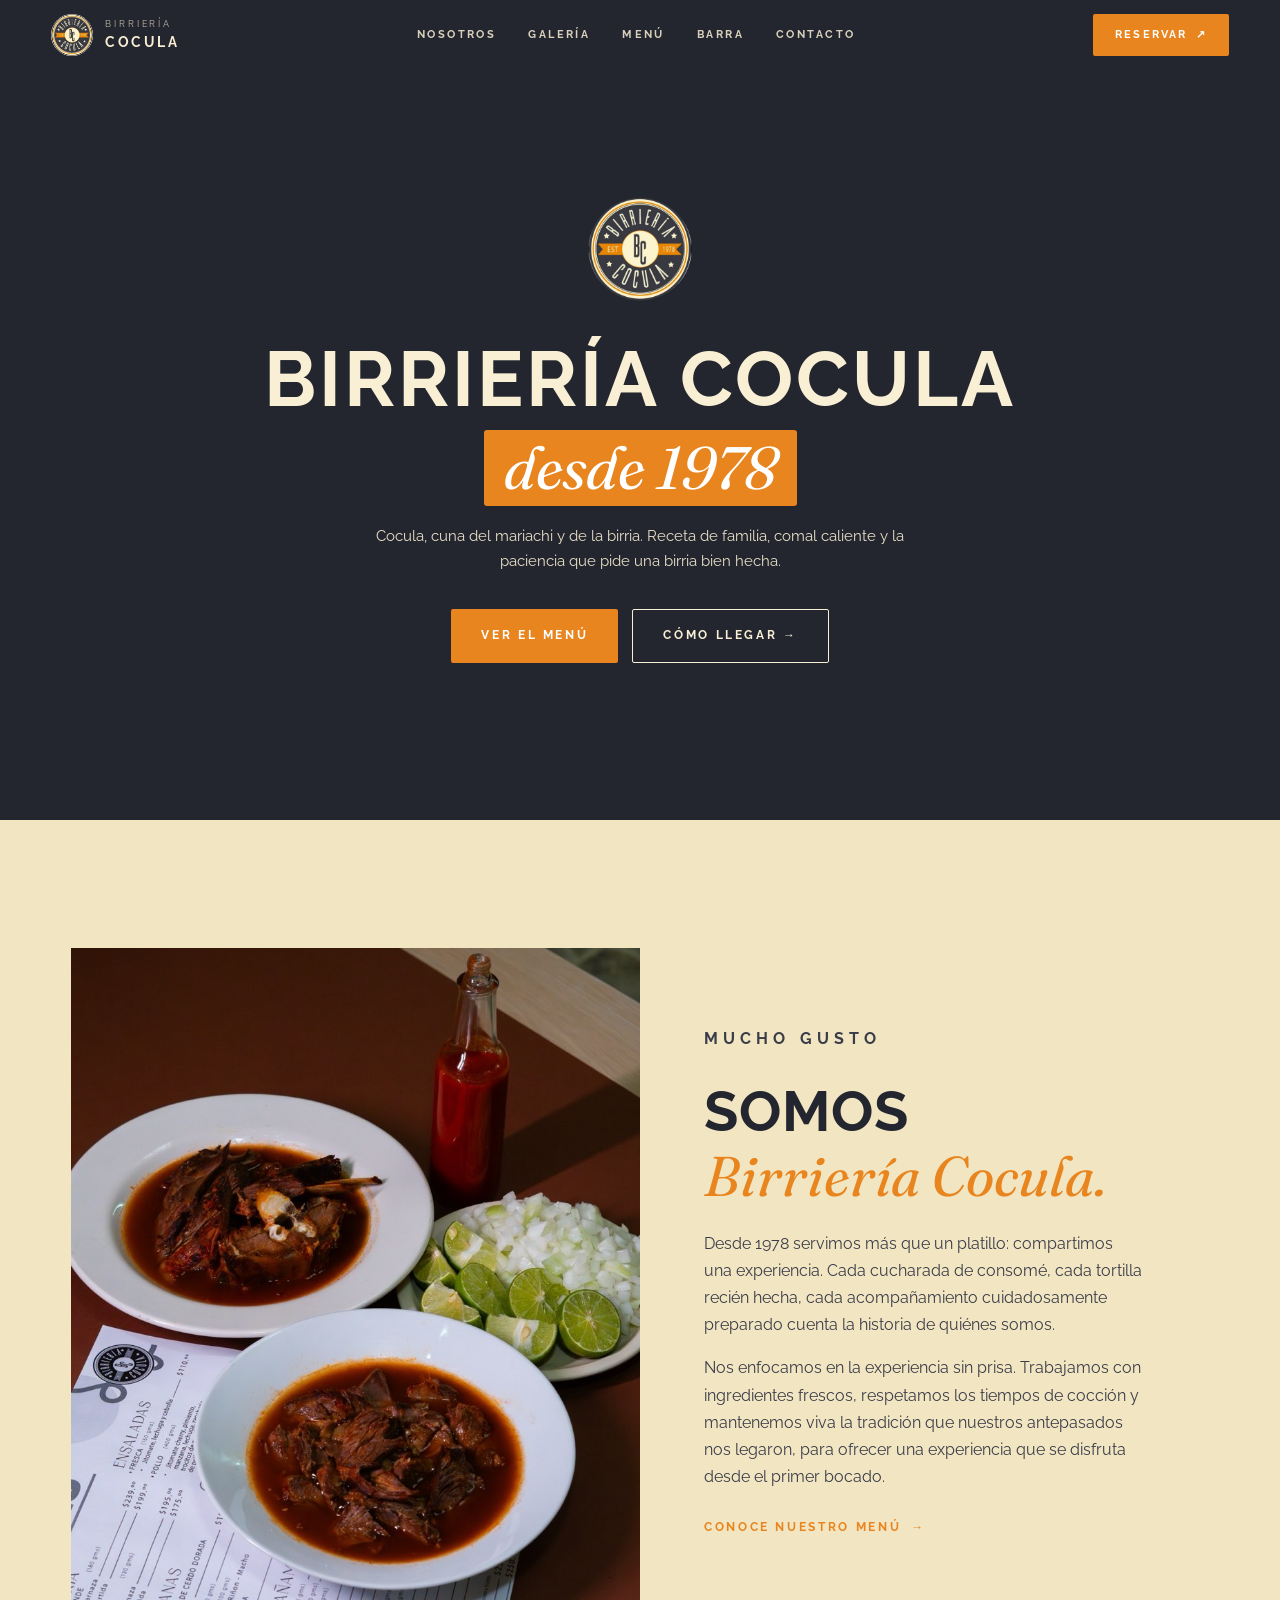
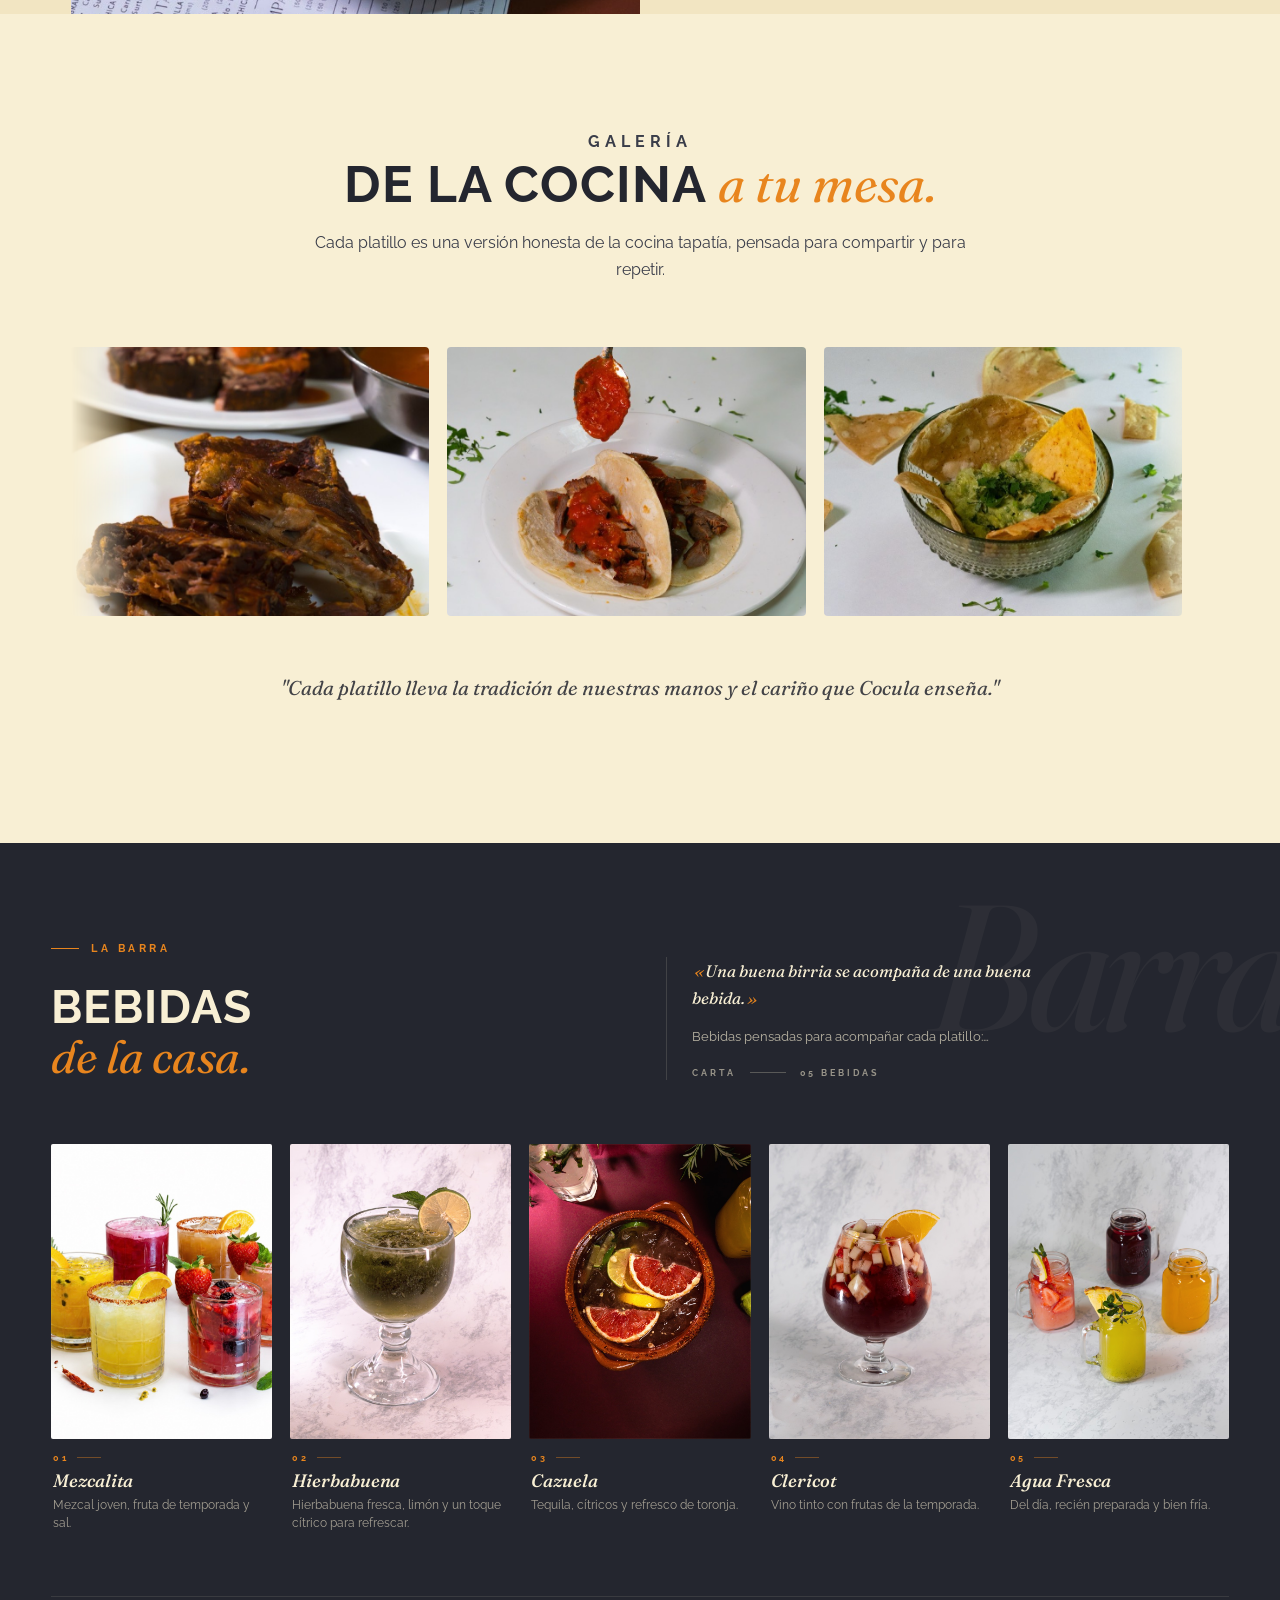
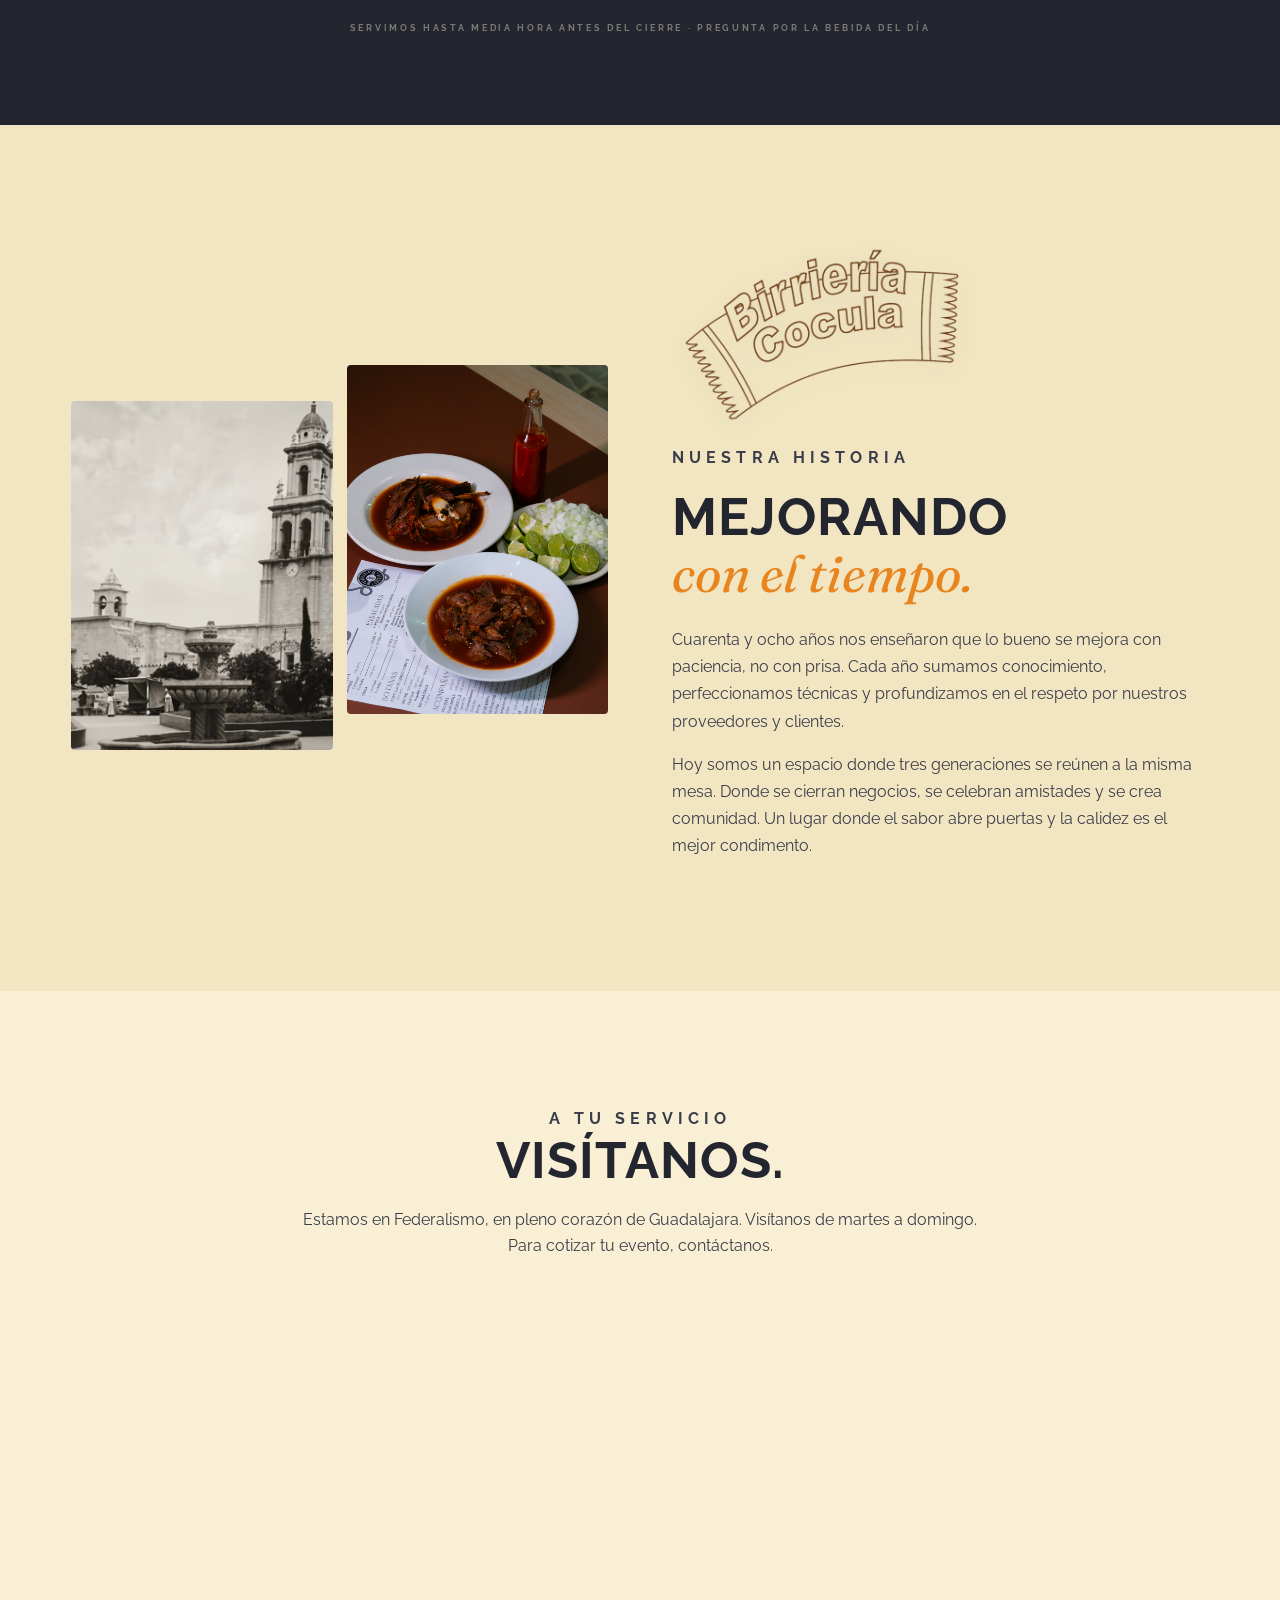
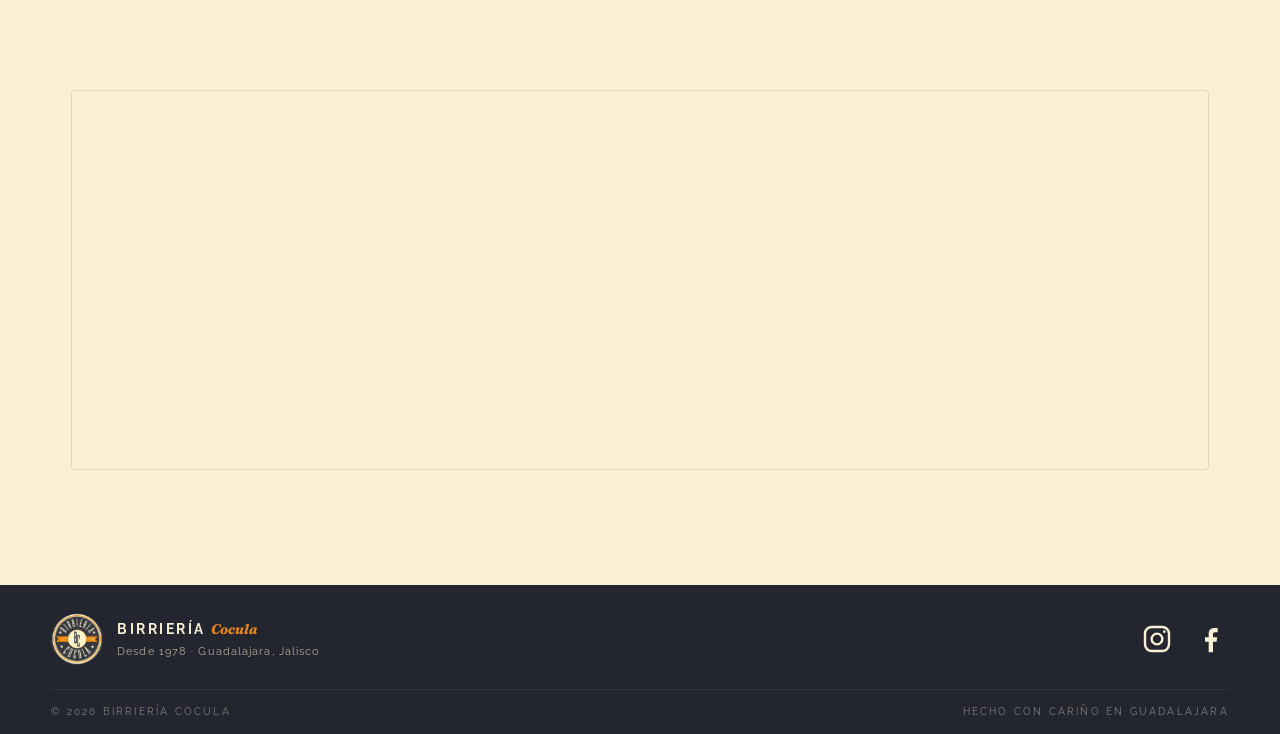
==== commit e6e6b039: "Fix mezcalita description: remove "de gusano" from salt Co-Authored-By: Claude Opus 4.7 <noreply@ant" ====
--- a/index.html
+++ b/index.html
@@ -3,13 +3,60 @@
 <head>
 <meta charset="utf-8" />
 <meta name="viewport" content="width=device-width, initial-scale=1" />
-<title>Birriería Cocula · Desde 1978 · Guadalajara, Jalisco</title>
-<meta name="description" content="Birria tradicional de Cocula, Jalisco. Receta familiar desde 1978. Tacos, panela frita y mezcalitas en Guadalajara." />
-<meta property="og:title" content="Birriería Cocula · Desde 1978" />
-<meta property="og:description" content="De Cocula, cuna del mariachi y de la birria, a tu mesa en Guadalajara." />
-<meta property="og:image" content="assets/images/brand/logo.png" />
+<title>Birriería Cocula · Birria tradicional desde 1978 · Guadalajara</title>
+<meta name="description" content="Birriería Cocula: birria de chivo tradicional en Guadalajara desde 1978. Tacos, consomé, panela frita y mezcalitas. Calz. del Federalismo Nte. 1374, Mezquitán Country." />
+<meta name="keywords" content="birrieria cocula, birria guadalajara, birria de chivo, birria tradicional, restaurante guadalajara, federalismo, mezquitan country, birrieria jalisco" />
+<meta name="author" content="Birriería Cocula" />
+<meta name="robots" content="index, follow" />
+<link rel="canonical" href="https://birrieriacocula.com/" />
+
+<meta property="og:type" content="restaurant.restaurant" />
+<meta property="og:site_name" content="Birriería Cocula" />
+<meta property="og:title" content="Birriería Cocula · Birria tradicional desde 1978" />
+<meta property="og:description" content="De Cocula, cuna del mariachi y de la birria, a tu mesa en Guadalajara. Receta familiar desde 1978." />
+<meta property="og:url" content="https://birrieriacocula.com/" />
+<meta property="og:image" content="https://birrieriacocula.com/assets/images/brand/logo.png" />
+<meta property="og:locale" content="es_MX" />
+
+<meta name="twitter:card" content="summary_large_image" />
+<meta name="twitter:title" content="Birriería Cocula · Birria tradicional desde 1978" />
+<meta name="twitter:description" content="Birria de chivo tradicional en Guadalajara desde 1978." />
+<meta name="twitter:image" content="https://birrieriacocula.com/assets/images/brand/logo.png" />
+
 <meta name="theme-color" content="#24262F" />
 <link rel="icon" type="image/png" href="assets/images/brand/logo.png" />
+
+<script type="application/ld+json">
+{
+  "@context": "https://schema.org",
+  "@type": "Restaurant",
+  "name": "Birriería Cocula",
+  "description": "Birria de chivo tradicional en Guadalajara desde 1978. Receta familiar de Cocula, Jalisco.",
+  "url": "https://birrieriacocula.com/",
+  "logo": "https://birrieriacocula.com/assets/images/brand/logo.png",
+  "image": "https://birrieriacocula.com/assets/images/brand/logo.png",
+  "telephone": "+523338232068",
+  "priceRange": "$$",
+  "servesCuisine": ["Mexicana", "Jalisciense", "Birria"],
+  "foundingDate": "1978",
+  "menu": "https://birrieriacocula.com/menu.html",
+  "acceptsReservations": "True",
+  "address": {
+    "@type": "PostalAddress",
+    "streetAddress": "Calz. del Federalismo Nte. 1374",
+    "addressLocality": "Guadalajara",
+    "addressRegion": "Jalisco",
+    "postalCode": "44260",
+    "addressCountry": "MX"
+  },
+  "openingHoursSpecification": [{
+    "@type": "OpeningHoursSpecification",
+    "dayOfWeek": ["Tuesday","Wednesday","Thursday","Friday","Saturday","Sunday"],
+    "opens": "10:00",
+    "closes": "18:00"
+  }]
+}
+</script>
 
 <link rel="preconnect" href="https://fonts.googleapis.com">
 <link rel="preconnect" href="https://fonts.gstatic.com" crossorigin>
@@ -126,7 +173,7 @@
       <div class="drink__body">
         <span class="drink__num">01</span>
         <h3>Mezcalita</h3>
-        <p>Mezcal joven, fruta de temporada y sal de gusano.</p>
+        <p>Mezcal joven, fruta de temporada y sal.</p>
       </div>
     </li>
     <li class="drink">
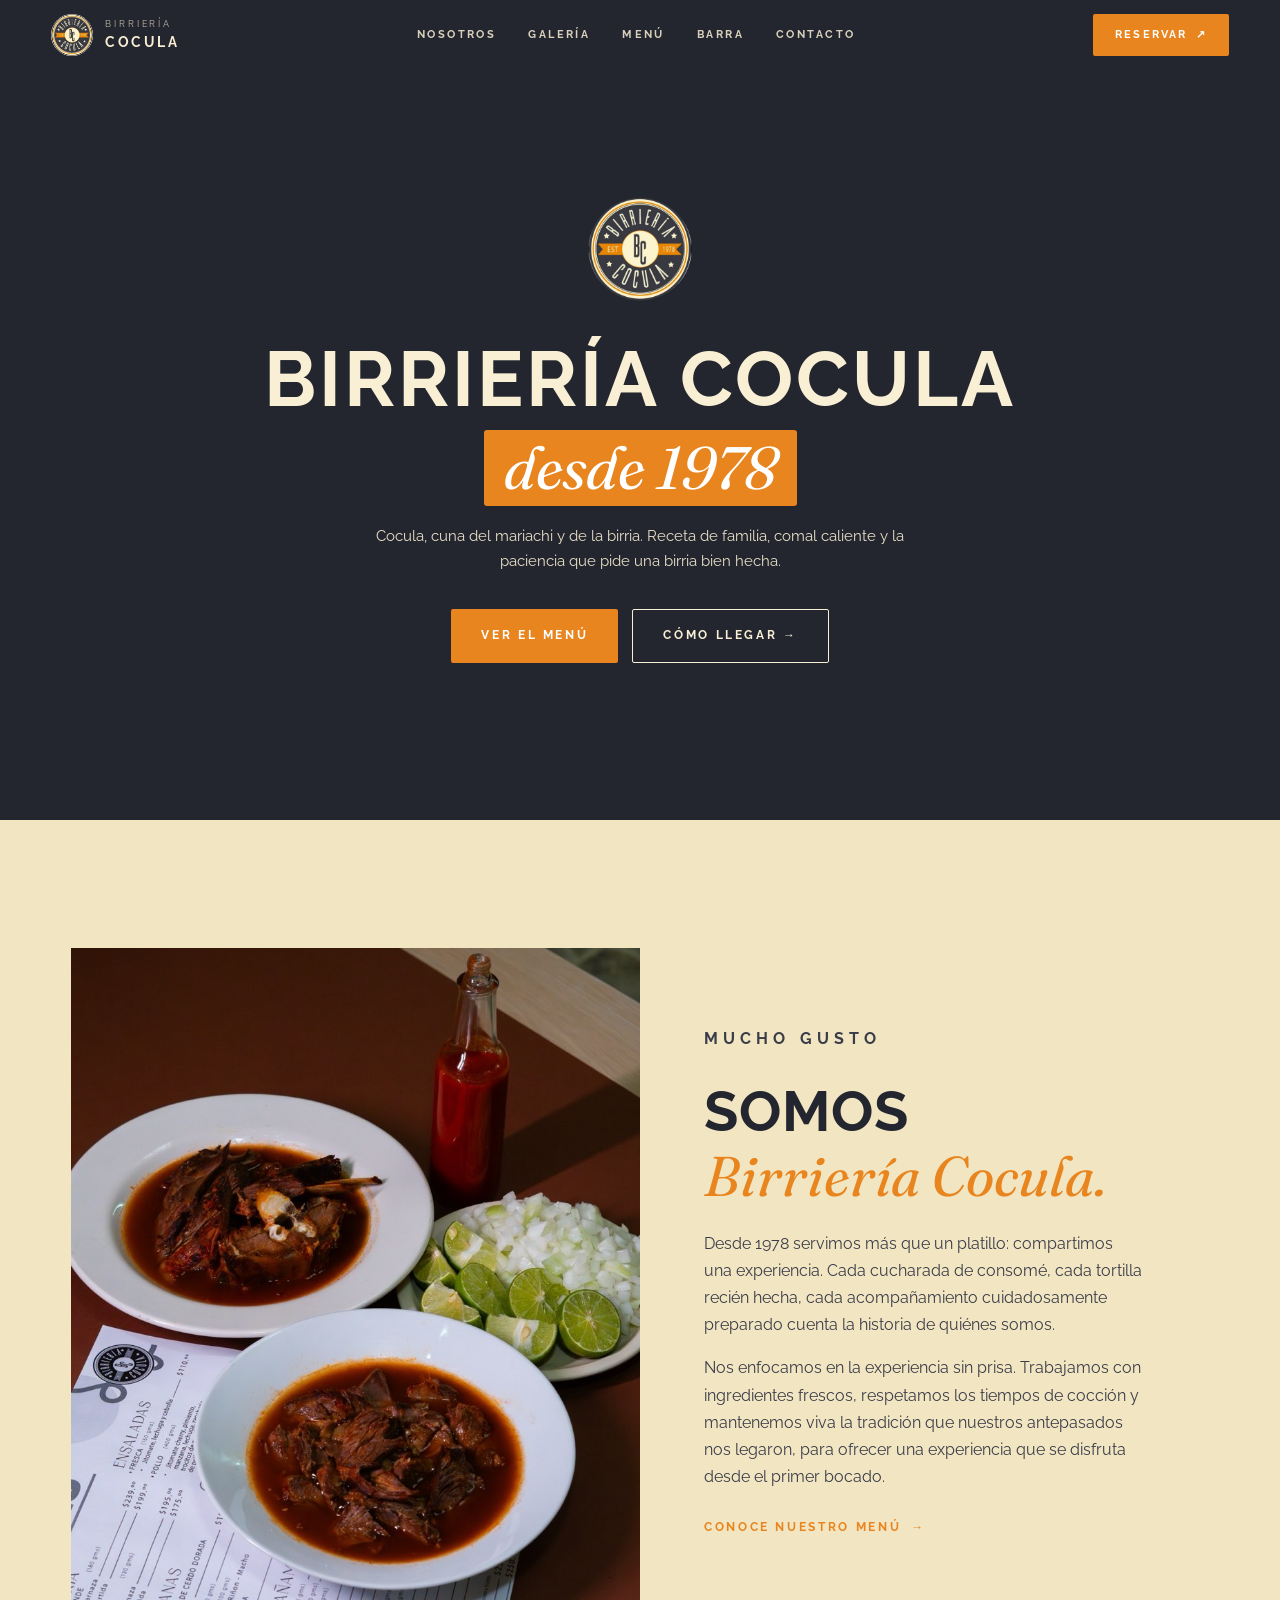
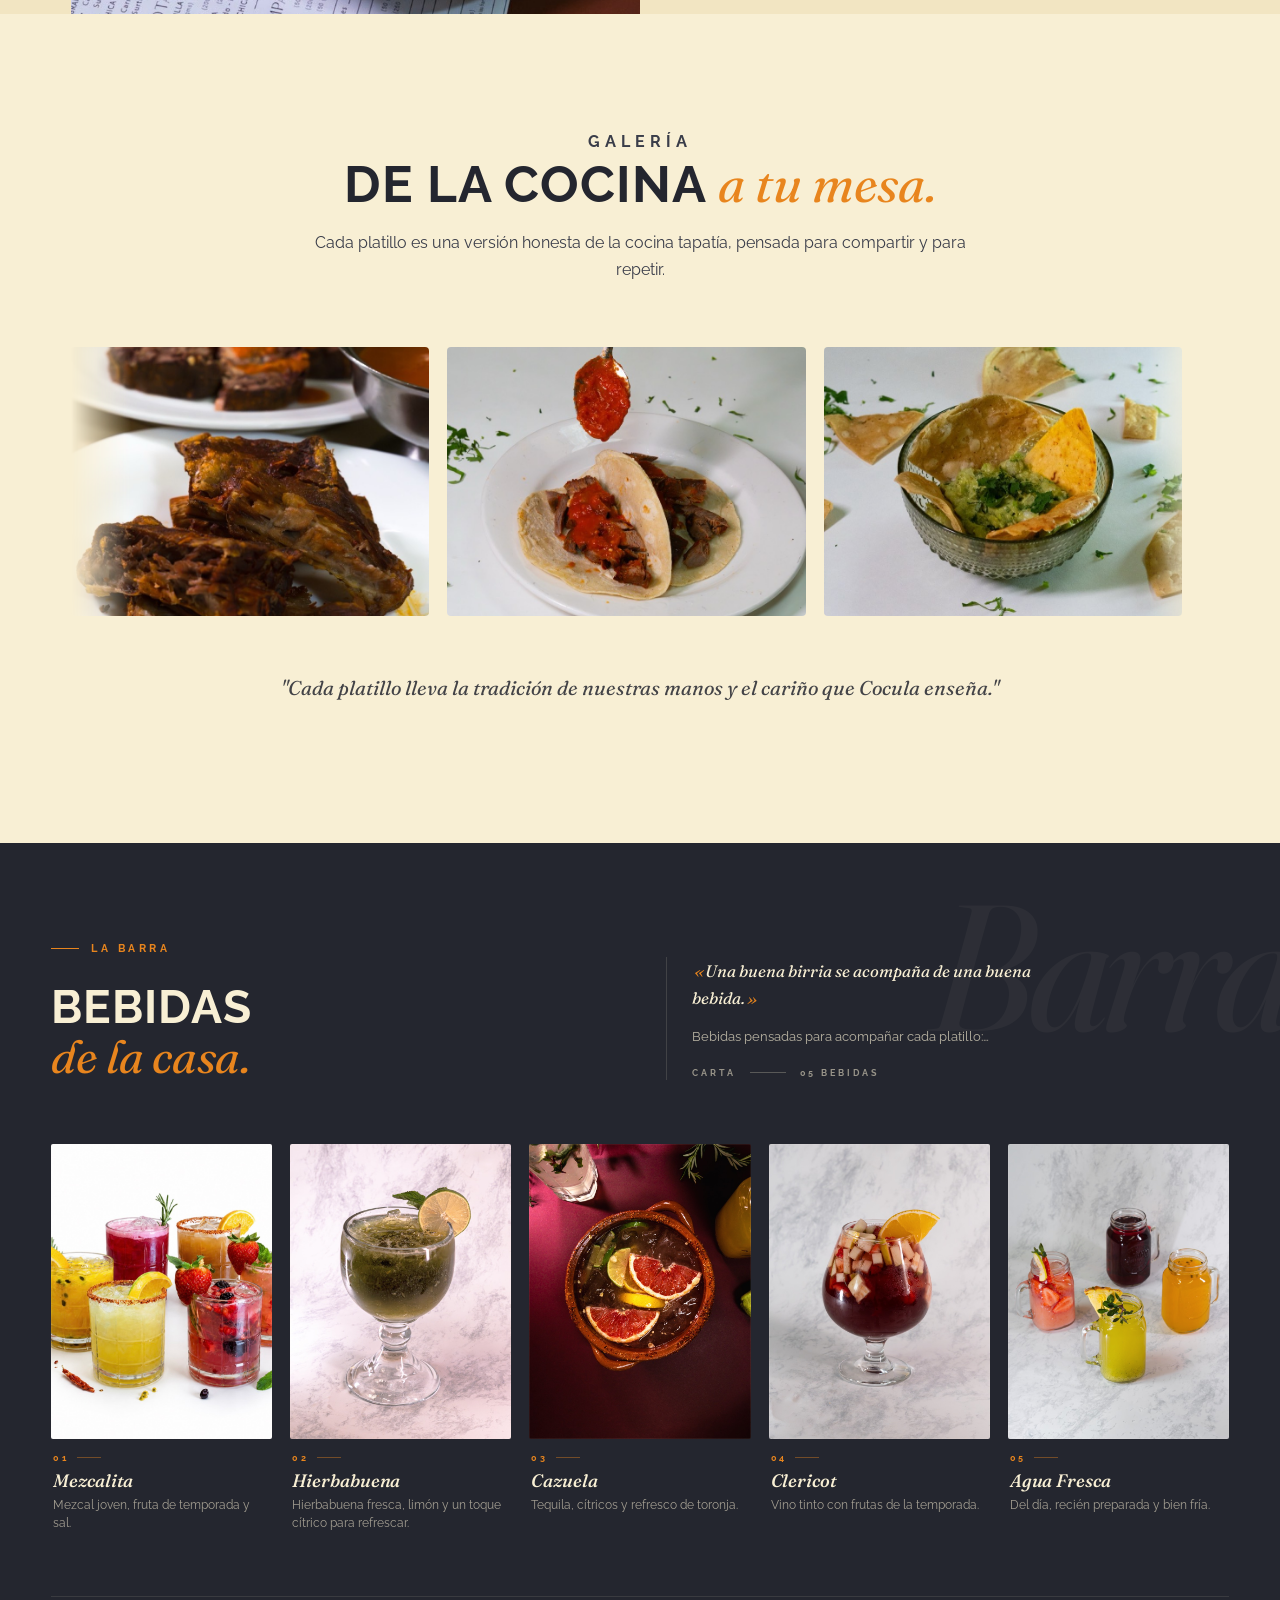
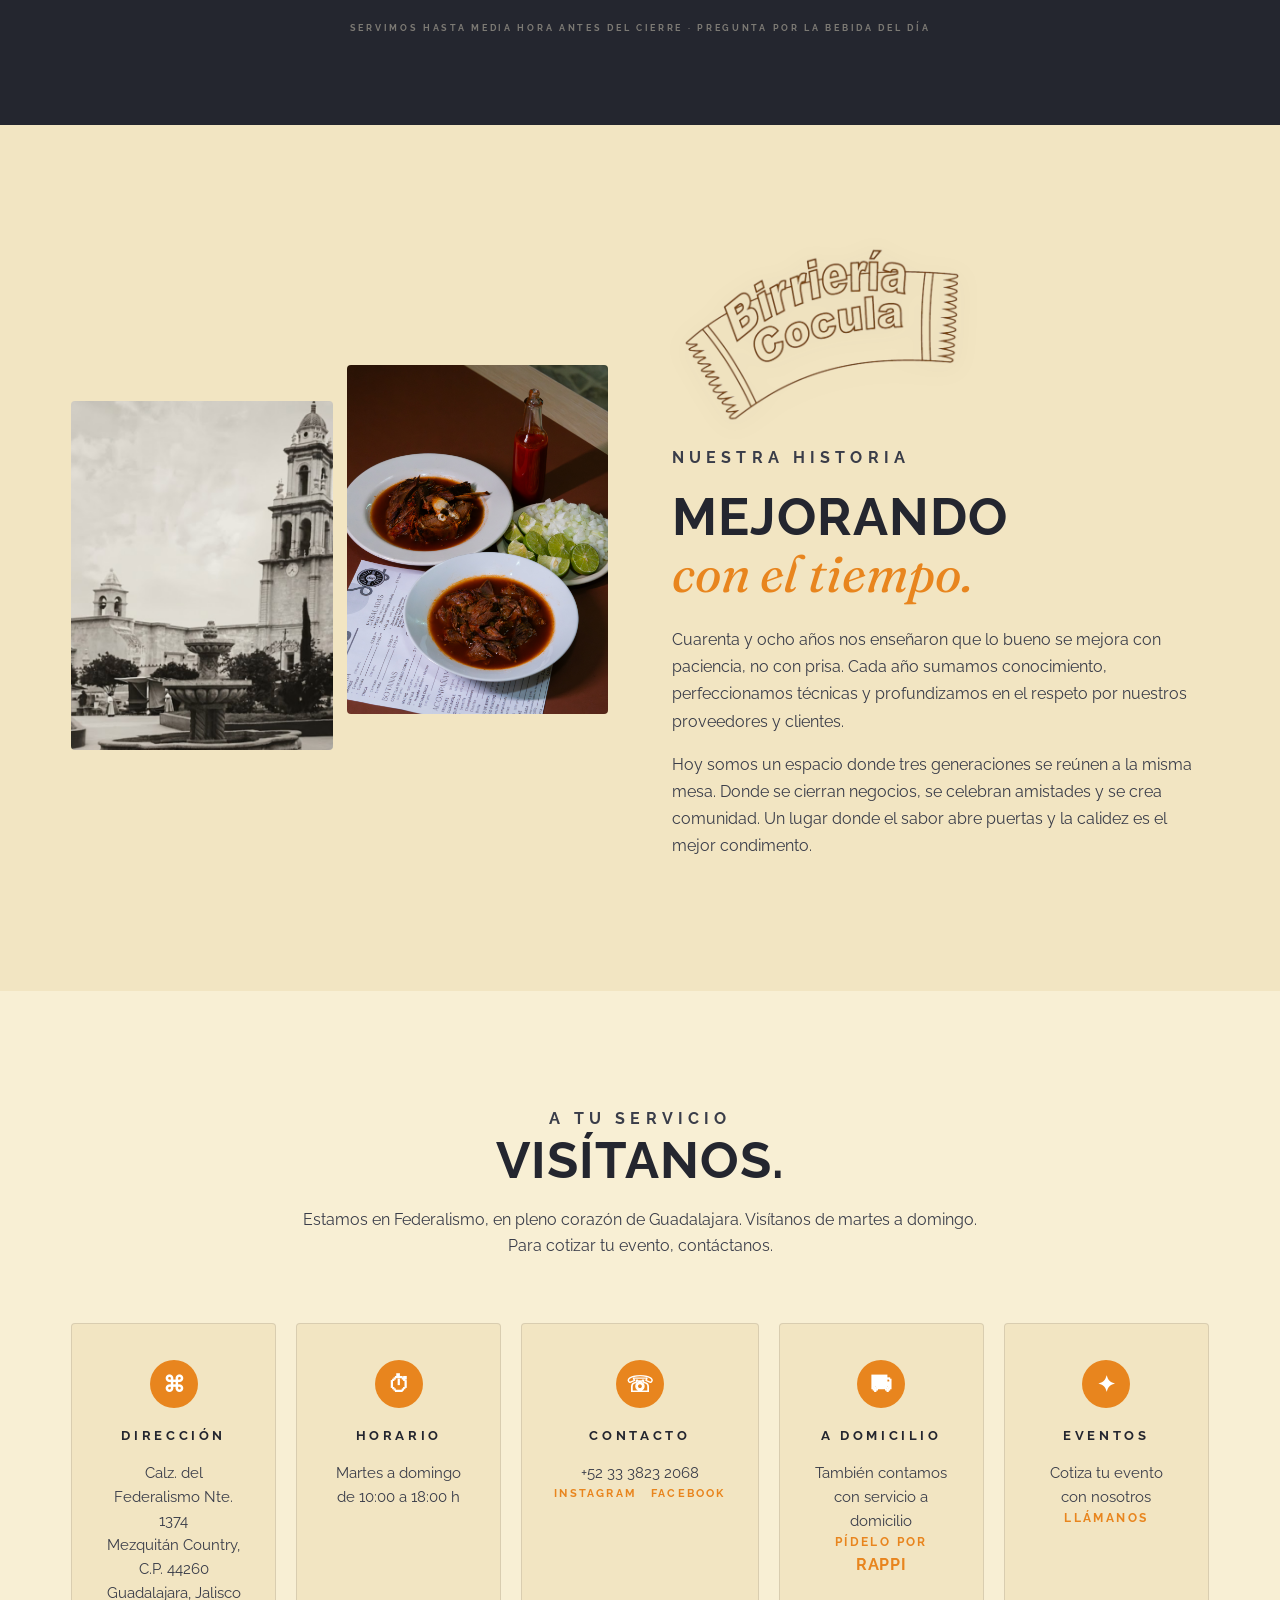
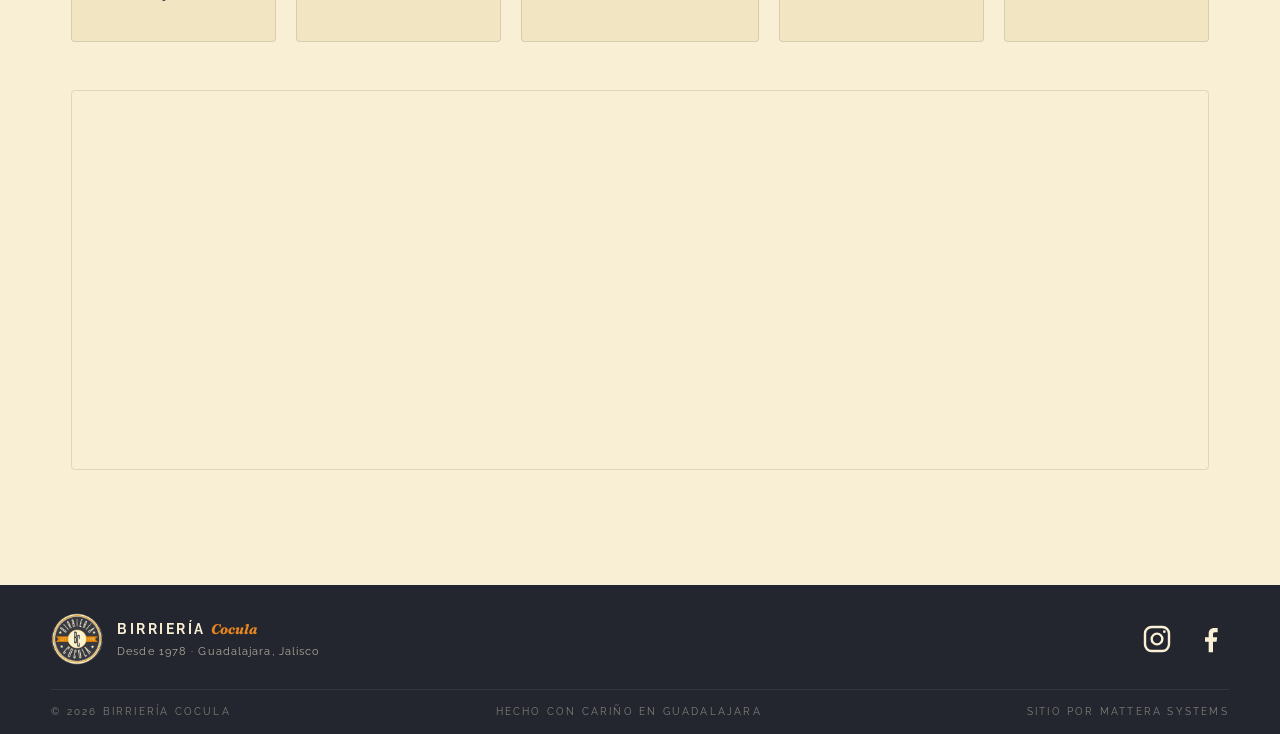
==== commit cfcfc466: "Añade el crédito del sitio en el pie Enlace de marca a matterasystems.com en las dos páginas. El tex" ====
--- a/index.html
+++ b/index.html
@@ -315,6 +315,7 @@
   <div class="foot__base">
     <span>© 2026 Birriería Cocula</span>
     <span>Hecho con cariño en Guadalajara</span>
+    <span><a href="https://matterasystems.com/" target="_blank" rel="noopener" style="color:inherit;text-decoration:none">Sitio por Mattera Systems</a></span>
   </div>
 </footer>
 
--- a/styles.css
+++ b/styles.css
@@ -827,17 +827,22 @@
 
 /* ─── RESPONSIVE ──────────────────────────────────────── */
 @media (max-width:960px){
+  .nav{
+    flex-direction:column; gap:8px;
+    padding:10px var(--pad) 8px;
+  }
   .nav__links{
-    position:fixed; top:0; right:-100%; bottom:0;
-    width:280px; background:var(--char);
-    flex-direction:column; gap:24px;
-    padding:96px 32px 32px;
-    transition:right .35s ease;
+    display:flex; flex-direction:row; flex-wrap:nowrap;
+    gap:18px; justify-content:center; align-items:center;
+    width:100%; overflow-x:auto;
+    scrollbar-width:none;
   }
-  .nav__links.is-open{right:0}
+  .nav__links::-webkit-scrollbar{display:none}
+  .nav__links a{font-size:10px; letter-spacing:.18em; white-space:nowrap}
   .nav__cta{display:none}
-  .nav__burger{display:flex; z-index:60}
+  .nav__burger{display:none}
   .nav__brand span{font-size:13px}
+  .nav__brand img{width:36px; height:36px}
 
   .hero{height:84vh; min-height:480px}
   .hero h1{font-size:clamp(32px, 8vw, 56px)}
@@ -855,7 +860,7 @@
 
   .servicio__cards{grid-template-columns:1fr}
 
-  .galeria__track{ animation-duration:45s }
+  .galeria__track{ animation-duration:90s }
 
   .foot__inner{gap:14px; padding:16px 0 14px}
   .foot__brand p{display:none}
@@ -867,7 +872,10 @@
   .dish--lg{grid-column:auto}
   .menu__tabs button{padding:12px 14px; font-size:10px; letter-spacing:.18em}
 
-  .galeria__track{ animation-duration:35s; gap:14px }
+  .nav__links{gap:14px}
+  .nav__links a{font-size:9px; letter-spacing:.14em}
+
+  .galeria__track{ animation-duration:110s; gap:14px }
   @keyframes galeria-scroll{
     from{ transform:translateX(0) }
     to  { transform:translateX(calc(-50% - 7px)) }
